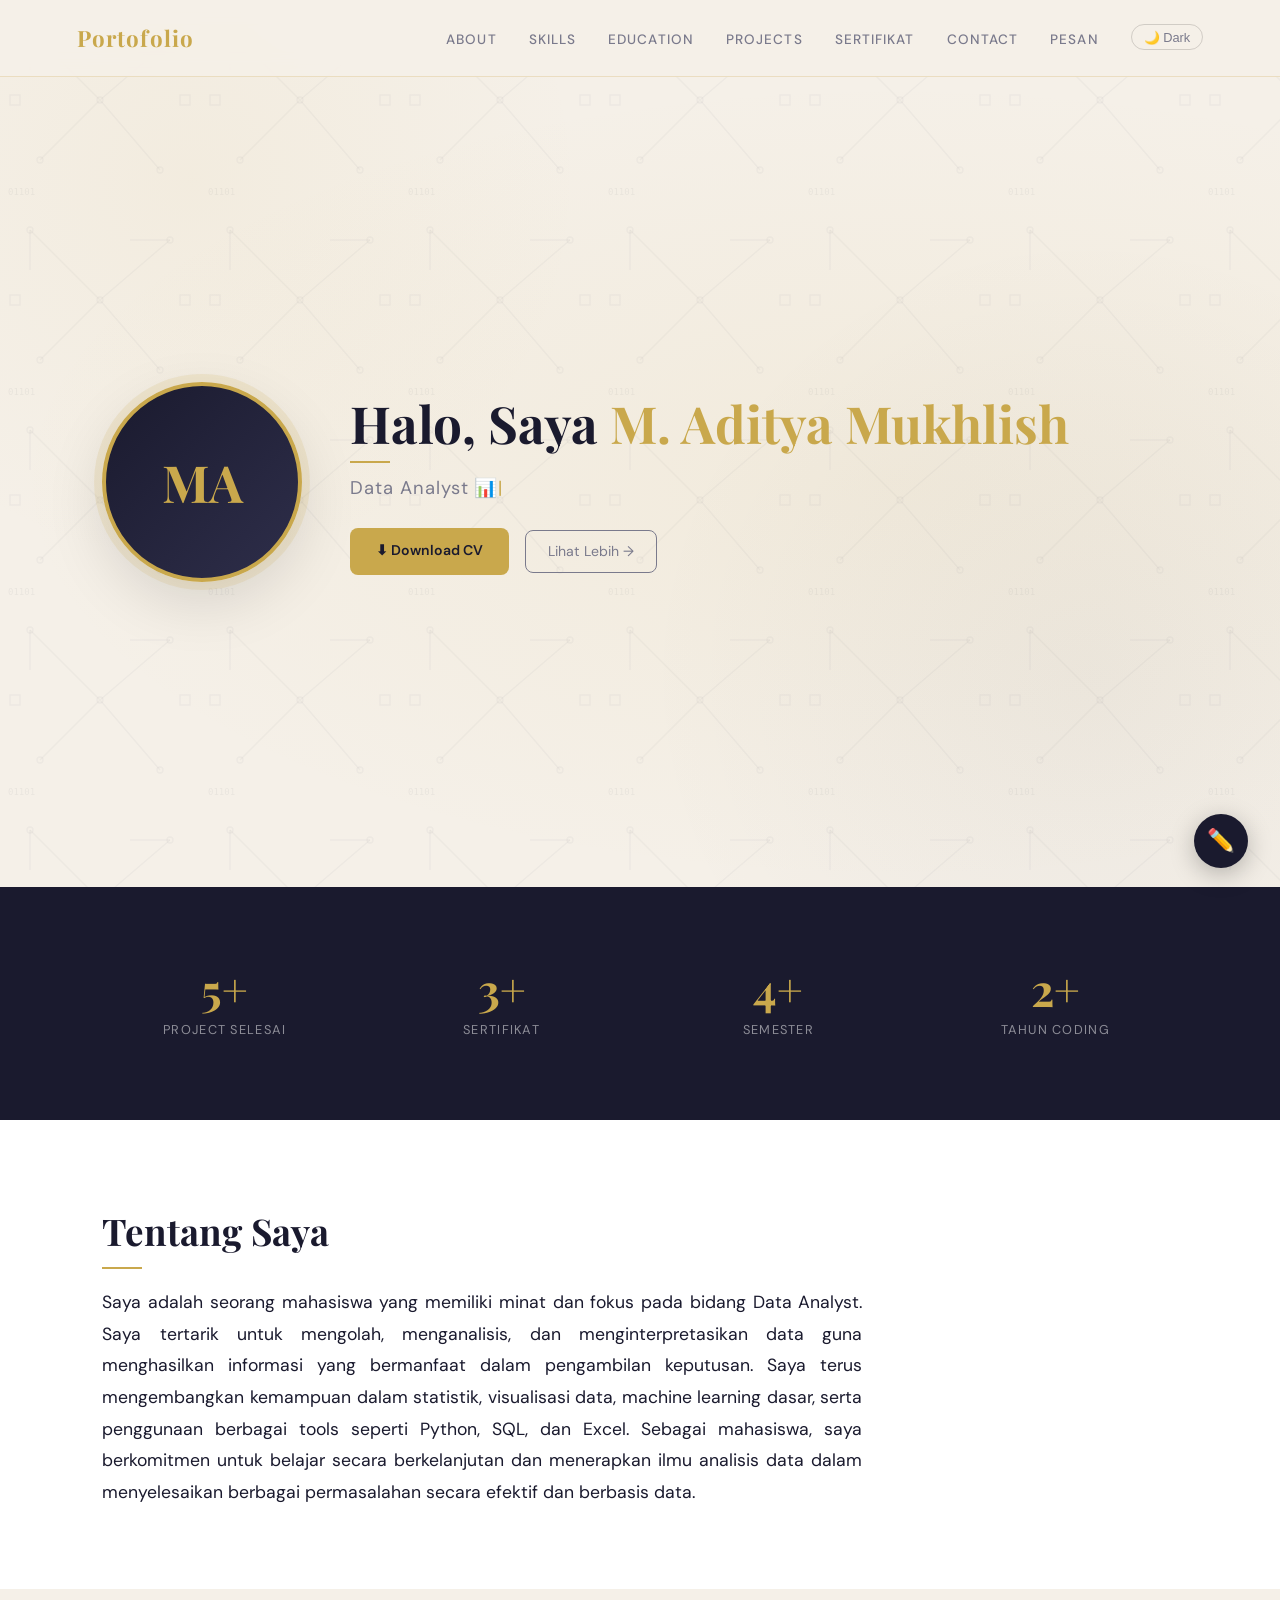
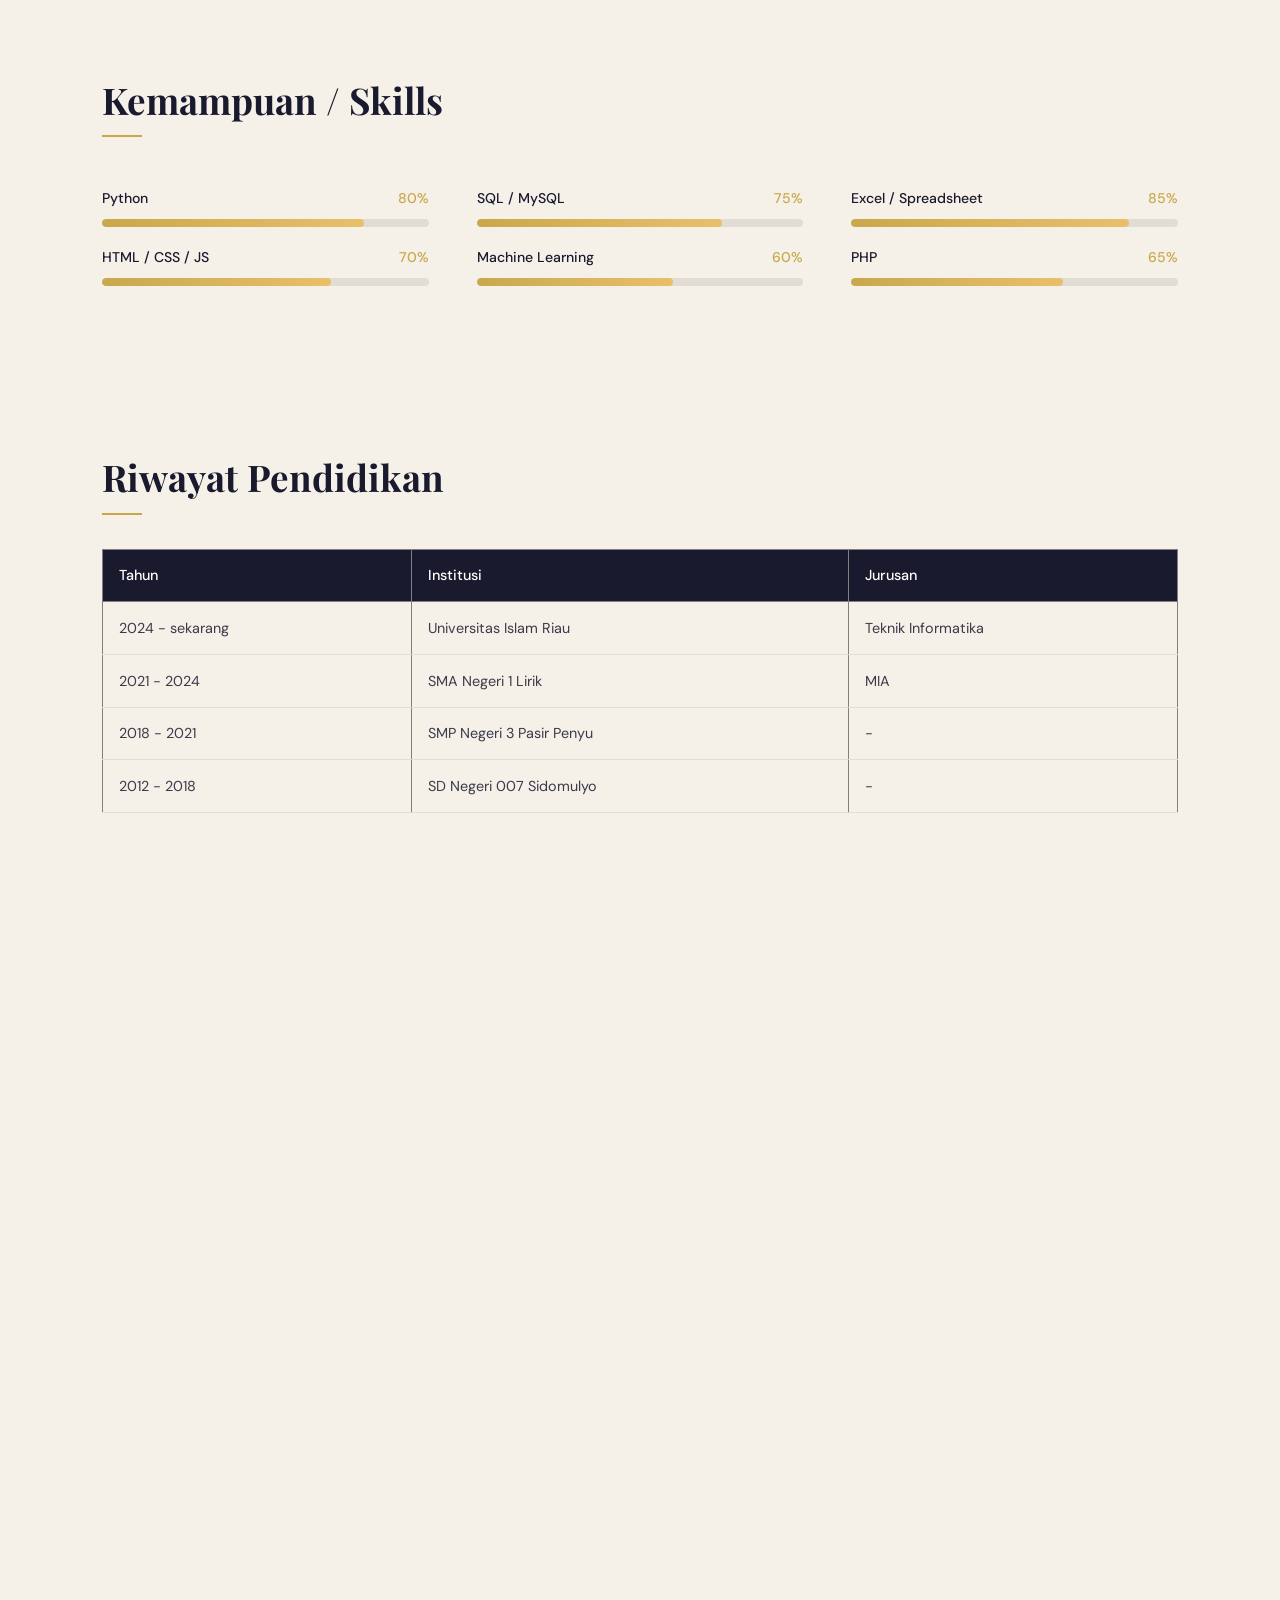
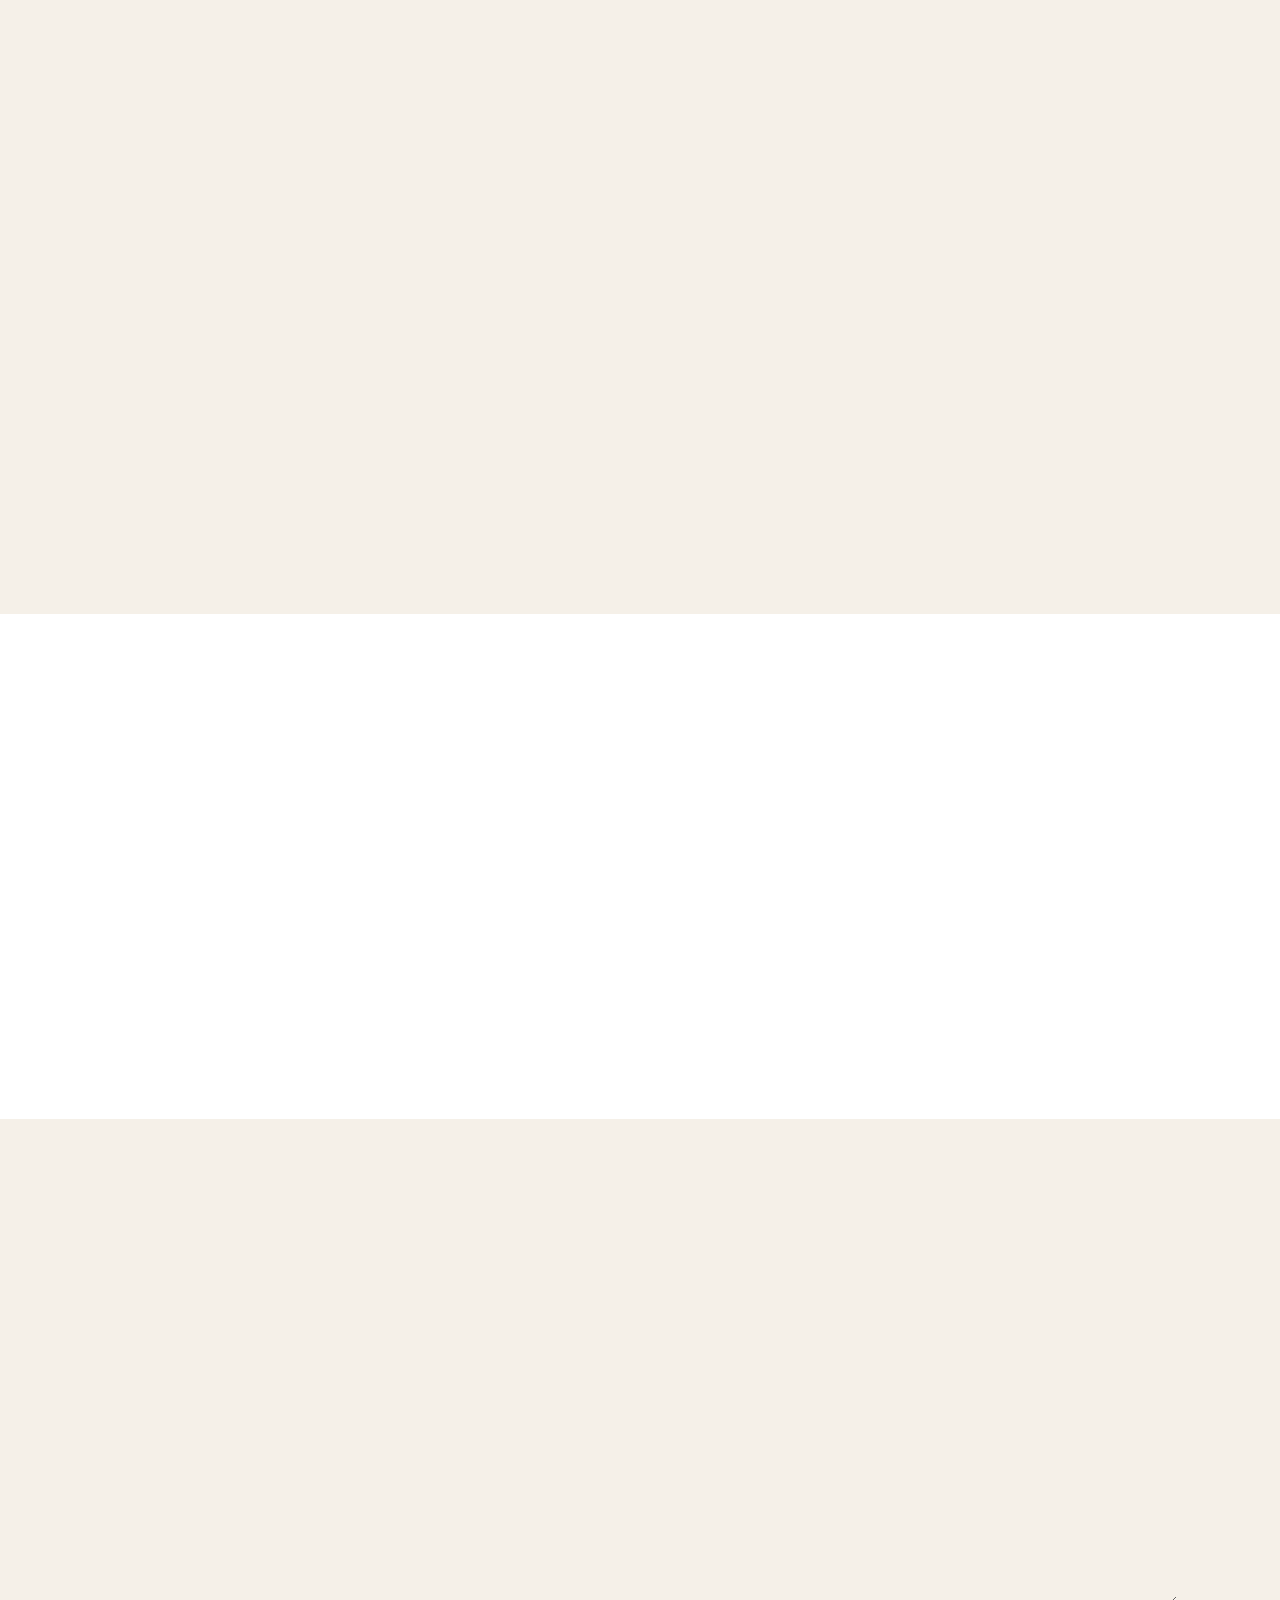
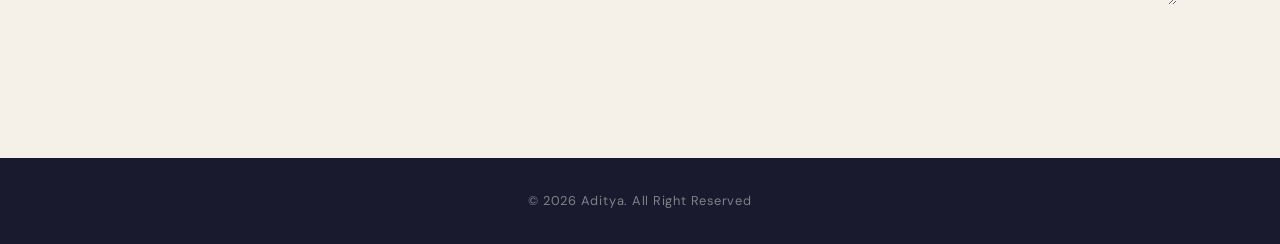
==== index.html @ a1672866 "Portofolio" ====
<!DOCTYPE html>
<html lang="en" data-theme="light">
<head>
    <meta charset="UTF-8">
    <meta name="viewport" content="width=device-width, initial-scale=1.0">
    <title>Portofolio - M. Aditya Mukhlish</title>
    <meta name="description" content="Portofolio M. Aditya Mukhlish - Data Analyst & Informatics Engineering Student at UIR">
    <link rel="stylesheet" href="style.css">
    <link rel="stylesheet" href="https://unpkg.com/aos@2.3.1/dist/aos.css">
    <style>
    /* ══ DARK MODE ══ */
    [data-theme="dark"] {
      --ink: #e8e4dc; --cream: #13121f; --gold: #d4a84c;
      --muted: #9090a8; --white: #1e1d2e; --card-bg: #1a192b;
    }
    [data-theme="dark"] body {
      background-color: var(--cream);
      background-image:
        radial-gradient(circle at 15% 20%, rgba(201,168,76,.05) 0%, transparent 30%),
        radial-gradient(circle at 85% 75%, rgba(255,255,255,.02) 0%, transparent 35%),
        url("data:image/svg+xml,%3Csvg xmlns='http://www.w3.org/2000/svg' width='200' height='200' viewBox='0 0 200 200'%3E%3Cg fill='none' stroke='%23ffffff' stroke-opacity='0.03' stroke-width='1.4'%3E%3Ccircle cx='30' cy='30' r='3'/%3E%3Ccircle cx='170' cy='40' r='3'/%3E%3Ccircle cx='100' cy='100' r='3'/%3E%3Ccircle cx='40' cy='160' r='3'/%3E%3Ccircle cx='160' cy='170' r='3'/%3E%3Cpath d='M30 30 L100 100 M170 40 L100 100 M40 160 L100 100 M160 170 L100 100'/%3E%3Cpath d='M30 30 L30 70 M170 40 L130 40'/%3E%3Crect x='10' y='95' width='10' height='10'/%3E%3Crect x='180' y='95' width='10' height='10'/%3E%3C/g%3E%3Ctext x='8' y='195' font-family='monospace' font-size='9' fill='%23ffffff' fill-opacity='0.04'%3E01101%3C/text%3E%3C/svg%3E");
    }
    [data-theme="dark"] header { background: rgba(19,18,31,.92); border-bottom-color: rgba(201,168,76,.15); }
    [data-theme="dark"] article { background: var(--white); }
    [data-theme="dark"] .project-card, [data-theme="dark"] .modal,
    [data-theme="dark"] .cert-card, [data-theme="dark"] .inbox-modal-item { background: var(--card-bg, #1a192b); }
    [data-theme="dark"] input, [data-theme="dark"] textarea { background: #13121f; color: var(--ink); border-color: rgba(255,255,255,.1); }
    [data-theme="dark"] table thead { background: #2a2940; }
    [data-theme="dark"] .skill-bar-bg { background: rgba(255,255,255,.08); }

    /* ══ DARK TOGGLE BUTTON ══ */
    #dark-toggle {
      background: none; border: 1.5px solid rgba(0,0,0,.15);
      border-radius: 20px; padding: .3rem .75rem;
      cursor: pointer; font-size: .8rem; color: var(--muted);
      transition: all .2s; display: flex; align-items: center; gap: .4rem;
    }
    #dark-toggle:hover { border-color: var(--gold); color: var(--gold); }
    [data-theme="dark"] #dark-toggle { border-color: rgba(255,255,255,.15); }

    /* ══ NAV ACTIVE ══ */
    nav a.active { color: var(--gold) !important; }

    /* ══ MODAL ══ */
    .modal-overlay {
      display: none; position: fixed; inset: 0; z-index: 500;
      background: rgba(0,0,0,.5); backdrop-filter: blur(4px);
      align-items: center; justify-content: center;
    }
    .modal-overlay.open { display: flex; }
    .modal {
      background: #f5f0e8; border-radius: 16px; padding: 2.5rem;
      width: min(680px, 90vw); max-height: 90vh; overflow-y: auto;
      animation: fadeUp .3s ease; position: relative;
    }
    .modal h3 { font-family: 'Playfair Display', serif; font-size: 1.6rem; margin-bottom: 1.5rem; }
    .modal-close {
      position: absolute; top: 1rem; right: 1.2rem;
      background: none; border: none; font-size: 1.3rem; cursor: pointer; color: #7a7a8c;
    }
    .modal-close:hover { color: #1a1a2e; }
    .modal button[type="submit"] { width: 100%; margin-top: .5rem; }
    #project-list { display: contents; }

    /* ══ INBOX MODAL ══ */
    .inbox-modal-list { display: flex; flex-direction: column; gap: .8rem; max-height: 420px; overflow-y: auto; }
    .inbox-modal-item { background: #fff; border-radius: 10px; padding: 1rem 1.2rem; border-left: 3px solid #c9a84c; }
    .inbox-modal-item .meta { font-size: .78rem; color: #7a7a8c; margin-bottom: .4rem; }
    .inbox-modal-item strong { color: #1a1a2e; font-size: .95rem; }
    .inbox-modal-item p { font-size: .88rem; color: #3a3a4a; }
    .inbox-modal-item .del-msg { background: none; border: none; color: #c83838; font-size: .75rem; cursor: pointer; margin-top: .5rem; text-decoration: underline; }
    .empty-inbox { text-align: center; color: #aaa; padding: 2rem; font-size: .9rem; }

    /* ══ COUNTER STATS ══ */
    #stats { background: var(--ink); padding: 3rem 8%; }
    .stats-grid { display: grid; grid-template-columns: repeat(auto-fit, minmax(140px, 1fr)); gap: 2rem; text-align: center; }
    .stat-item .stat-num { font-family: 'Playfair Display', serif; font-size: 2.8rem; color: var(--gold); font-weight: 700; line-height: 1; }
    .stat-item .stat-label { font-size: .8rem; color: rgba(255,255,255,.5); letter-spacing: .1em; text-transform: uppercase; margin-top: .4rem; }

    /* ══ SKILL BAR ══ */
    #skills { padding: 5rem 8%; }
    .skill-grid { display: grid; grid-template-columns: repeat(auto-fit, minmax(280px, 1fr)); gap: 1.2rem 3rem; margin-top: 2rem; }
    .skill-item { }
    .skill-meta { display: flex; justify-content: space-between; margin-bottom: .5rem; font-size: .88rem; font-weight: 500; }
    .skill-pct { color: var(--gold); }
    .skill-bar-bg { background: rgba(0,0,0,.08); border-radius: 20px; height: 8px; overflow: hidden; }
    .skill-bar-fill {
      height: 100%; border-radius: 20px;
      background: linear-gradient(90deg, var(--gold), #e8c06a);
      width: 0%; transition: width 1.2s cubic-bezier(.4,0,.2,1);
    }

    /* ══ SERTIFIKAT ══ */
    #certificates { padding: 5rem 8%; background: var(--white); }
    .cert-grid { display: grid; grid-template-columns: repeat(auto-fill, minmax(250px, 1fr)); gap: 1.2rem; margin-top: 2rem; }
    .cert-card {
      background: #fff; border: 1.5px solid rgba(201,168,76,.2);
      border-radius: 12px; padding: 1.4rem;
      transition: transform .25s, box-shadow .25s;
    }
    .cert-card:hover { transform: translateY(-4px); box-shadow: 0 12px 32px rgba(0,0,0,.08); }
    .cert-icon { font-size: 1.8rem; margin-bottom: .7rem; }
    .cert-title { font-family: 'Playfair Display', serif; font-size: 1rem; margin-bottom: .3rem; }
    .cert-issuer { font-size: .78rem; color: var(--muted); margin-bottom: .6rem; }
    .cert-year { display: inline-block; font-size: .72rem; padding: .2rem .6rem; background: rgba(201,168,76,.12); color: var(--gold); border-radius: 20px; }

    /* ══ PROJECT FILTER ══ */
    .filter-bar { display: flex; gap: .5rem; flex-wrap: wrap; margin-bottom: 1.5rem; }
    .filter-btn {
      padding: .4rem 1.1rem; border-radius: 20px; border: 1.5px solid rgba(0,0,0,.12);
      background: none; font-size: .8rem; font-weight: 500; cursor: pointer;
      color: var(--muted); transition: all .2s; font-family: 'DM Sans', sans-serif;
    }
    .filter-btn.active, .filter-btn:hover { background: var(--ink); color: #fff; border-color: var(--ink); }

    /* ══ CARD 3D HOVER ══ */
    .project-card { transition: transform .3s ease, box-shadow .3s ease; transform-style: preserve-3d; }
    .project-card:hover { transform: perspective(600px) rotateX(-3deg) rotateY(3deg) translateY(-6px); box-shadow: 0 20px 50px rgba(0,0,0,.15); }

    /* ══ HERO DOWNLOAD CV ══ */
    .hero-actions { display: flex; gap: 1rem; flex-wrap: wrap; margin-top: 1.5rem; align-items: center; }
    .btn-cv {
      display: inline-flex; align-items: center; gap: .5rem;
      padding: .7rem 1.6rem; background: var(--gold); color: var(--ink);
      border-radius: 8px; text-decoration: none; font-weight: 600;
      font-size: .88rem; transition: background .2s, transform .15s;
    }
    .btn-cv:hover { background: var(--ink); color: #fff; transform: translateY(-2px); }
    .btn-scroll { background: none; border: 1.5px solid var(--muted); color: var(--muted); padding: .7rem 1.4rem; border-radius: 8px; cursor: pointer; font-family: 'DM Sans', sans-serif; font-size: .88rem; transition: all .2s; }
    .btn-scroll:hover { border-color: var(--gold); color: var(--gold); }

    /* ══ TYPING CURSOR ══ */
    #typed-text::after { content: '|'; animation: blink .7s infinite; color: var(--gold); }
    @keyframes blink { 0%,100%{opacity:1} 50%{opacity:0} }
    </style>
</head>
<body>

    <header>
        <h1>Portofolio</h1>
        <nav>
            <ul>
                <li><a href="#about" class="nav-link">About</a></li>
                <li><a href="#skills" class="nav-link">Skills</a></li>
                <li><a href="#education" class="nav-link">Education</a></li>
                <li><a href="#projects" class="nav-link">Projects</a></li>
                <li><a href="#certificates" class="nav-link">Sertifikat</a></li>
                <li><a href="#contact" class="nav-link">Contact</a></li>
                <li><a href="#" class="nav-inbox" id="btn-open-inbox">Pesan <span class="nav-badge" id="inbox-badge" style="display:none">0</span></a></li>
                <li><button id="dark-toggle">🌙 Dark</button></li>
            </ul>
        </nav>
    </header>

    <main>
        <!-- HERO -->
        <section id="hero">
            <img src="foto.jpg" onerror="this.outerHTML='<div class=\'hero-avatar-fallback\'>MA</div>'" width="200" height="200" alt="Foto Profil" data-aos="fade-right">
            <div class="hero-text" data-aos="fade-left">
                <h2>Halo, Saya <span style="color:var(--gold)">M. Aditya Mukhlish</span></h2>
                <p id="typed-text"></p>
                <div class="hero-actions">
                    <a href="cv.pdf" download class="btn-cv">⬇ Download CV</a>
                    <button class="btn-scroll" onclick="document.getElementById('about').scrollIntoView({behavior:'smooth'})">Lihat Lebih →</button>
                </div>
            </div>
        </section>

        <!-- COUNTER STATS -->
        <section id="stats">
            <div class="stats-grid">
                <div class="stat-item" data-aos="fade-up">
                    <div class="stat-num" data-target="5">0</div>
                    <div class="stat-label">Project Selesai</div>
                </div>
                <div class="stat-item" data-aos="fade-up" data-aos-delay="100">
                    <div class="stat-num" data-target="3">0</div>
                    <div class="stat-label">Sertifikat</div>
                </div>
                <div class="stat-item" data-aos="fade-up" data-aos-delay="200">
                    <div class="stat-num" data-target="4">0</div>
                    <div class="stat-label">Semester</div>
                </div>
                <div class="stat-item" data-aos="fade-up" data-aos-delay="300">
                    <div class="stat-num" data-target="2">0</div>
                    <div class="stat-label">Tahun Coding</div>
                </div>
            </div>
        </section>

        <!-- ABOUT -->
        <article id="about" data-aos="fade-up">
            <h2>Tentang Saya</h2>
            <p>Saya adalah seorang mahasiswa yang memiliki minat dan fokus pada bidang Data Analyst. Saya tertarik untuk mengolah, menganalisis, dan menginterpretasikan data guna menghasilkan informasi yang bermanfaat dalam pengambilan keputusan. Saya terus mengembangkan kemampuan dalam statistik, visualisasi data, machine learning dasar, serta penggunaan berbagai tools seperti Python, SQL, dan Excel. Sebagai mahasiswa, saya berkomitmen untuk belajar secara berkelanjutan dan menerapkan ilmu analisis data dalam menyelesaikan berbagai permasalahan secara efektif dan berbasis data.</p>
        </article>

        <!-- SKILL BAR -->
        <section id="skills" data-aos="fade-up">
            <h2>Kemampuan / Skills</h2>
            <div class="skill-grid">
                <div class="skill-item">
                    <div class="skill-meta"><span>Python</span><span class="skill-pct">80%</span></div>
                    <div class="skill-bar-bg"><div class="skill-bar-fill" data-pct="80"></div></div>
                </div>
                <div class="skill-item">
                    <div class="skill-meta"><span>SQL / MySQL</span><span class="skill-pct">75%</span></div>
                    <div class="skill-bar-bg"><div class="skill-bar-fill" data-pct="75"></div></div>
                </div>
                <div class="skill-item">
                    <div class="skill-meta"><span>Excel / Spreadsheet</span><span class="skill-pct">85%</span></div>
                    <div class="skill-bar-bg"><div class="skill-bar-fill" data-pct="85"></div></div>
                </div>
                <div class="skill-item">
                    <div class="skill-meta"><span>HTML / CSS / JS</span><span class="skill-pct">70%</span></div>
                    <div class="skill-bar-bg"><div class="skill-bar-fill" data-pct="70"></div></div>
                </div>
                <div class="skill-item">
                    <div class="skill-meta"><span>Machine Learning</span><span class="skill-pct">60%</span></div>
                    <div class="skill-bar-bg"><div class="skill-bar-fill" data-pct="60"></div></div>
                </div>
                <div class="skill-item">
                    <div class="skill-meta"><span>PHP</span><span class="skill-pct">65%</span></div>
                    <div class="skill-bar-bg"><div class="skill-bar-fill" data-pct="65"></div></div>
                </div>
            </div>
        </section>

        <!-- EDUCATION -->
        <section id="education" data-aos="fade-up">
            <h2>Riwayat Pendidikan</h2>
            <table border="1">
                <thead>
                    <tr><th>Tahun</th><th>Institusi</th><th>Jurusan</th></tr>
                </thead>
                <tbody>
                    <tr><td>2024 - sekarang</td><td>Universitas Islam Riau</td><td>Teknik Informatika</td></tr>
                    <tr><td>2021 - 2024</td><td>SMA Negeri 1 Lirik</td><td>MIA</td></tr>
                    <tr><td>2018 - 2021</td><td>SMP Negeri 3 Pasir Penyu</td><td>-</td></tr>
                    <tr><td>2012 - 2018</td><td>SD Negeri 007 Sidomulyo</td><td>-</td></tr>
                </tbody>
            </table>
        </section>

        <!-- PROJECTS -->
        <section id="projects" data-aos="fade-up">
            <h2>Daftar Project / Karya</h2>
            <div class="filter-bar" id="filter-bar">
                <button class="filter-btn active" data-cat="semua">Semua</button>
                <button class="filter-btn" data-cat="web">Web</button>
                <button class="filter-btn" data-cat="data">Data</button>
                <button class="filter-btn" data-cat="mobile">Mobile</button>
            </div>
            <a href="#" class="btn-add" id="btn-tambah">+ Tambah Project Baru</a>
            <div class="project-grid" id="project-list"></div>
        </section>

        <!-- SERTIFIKAT -->
        <section id="certificates" data-aos="fade-up">
            <h2>Sertifikat</h2>
            <div class="cert-grid">
                <div class="cert-card" data-aos="fade-up">
                    <div class="cert-icon">🎓</div>
                    <div class="cert-title">Python for Data Science</div>
                    <div class="cert-issuer">Dicoding Indonesia</div>
                    <span class="cert-year">2024</span>
                </div>
                <div class="cert-card" data-aos="fade-up" data-aos-delay="100">
                    <div class="cert-icon">📊</div>
                    <div class="cert-title">Data Analysis with Excel</div>
                    <div class="cert-issuer">Microsoft Learn</div>
                    <span class="cert-year">2024</span>
                </div>
                <div class="cert-card" data-aos="fade-up" data-aos-delay="200">
                    <div class="cert-icon">🤖</div>
                    <div class="cert-title">Machine Learning Foundations</div>
                    <div class="cert-issuer">Coursera</div>
                    <span class="cert-year">2025</span>
                </div>
            </div>
        </section>

        <!-- CONTACT -->
        <section id="contact" data-aos="fade-up">
            <h2>Hubungi Saya</h2>
            <div id="contact-success" class="alert alert-success" style="display:none">Pesan berhasil dikirim. Terima kasih!</div>
            <form id="contact-form">
                <div class="form-group">
                    <label for="name">Nama Lengkap:</label>
                    <input type="text" id="name" placeholder="Masukkan nama Anda" required>
                </div>
                <div class="form-group">
                    <label for="email">Email:</label>
                    <input type="email" id="email" placeholder="contoh@email.com" required>
                </div>
                <div class="form-group">
                    <label for="message">Pesan:</label>
                    <textarea id="message" rows="4" placeholder="Tulis pesan Anda di sini" required></textarea>
                </div>
                <button type="submit">Kirim Pesan</button>
            </form>
        </section>
    </main>

    <footer>
        <p>&copy; 2026 Aditya. All Right Reserved</p>
    </footer>

    <!-- MODAL: TAMBAH / EDIT PROJECT -->
    <div class="modal-overlay" id="modal-project">
        <div class="modal">
            <button class="modal-close" id="modal-close">✕</button>
            <h3 id="modal-title">Tambah Project Baru</h3>
            <form id="form-project">
                <input type="hidden" id="proj-id">
                <div class="form-group">
                    <label>Judul Project:</label>
                    <input type="text" id="proj-judul" placeholder="Contoh: Sistem Informasi Bansos" required>
                </div>
                <div class="form-group">
                    <label>Deskripsi:</label>
                    <textarea id="proj-deskripsi" rows="3" placeholder="Jelaskan tentang project ini..." required></textarea>
                </div>
                <div style="display:grid;grid-template-columns:1fr 1fr;gap:1rem">
                    <div class="form-group">
                        <label>Teknologi:</label>
                        <input type="text" id="proj-teknologi" placeholder="PHP, MySQL, Bootstrap" required>
                    </div>
                    <div class="form-group">
                        <label>Kategori:</label>
                        <select id="proj-cat" style="width:100%;padding:.75rem 1rem;border:1.5px solid rgba(0,0,0,.12);border-radius:8px;font-family:'DM Sans',sans-serif;font-size:.95rem;background:#fff">
                            <option value="web">Web</option>
                            <option value="data">Data</option>
                            <option value="mobile">Mobile</option>
                        </select>
                    </div>
                </div>
                <div class="form-group">
                    <label>Link Demo / GitHub (opsional):</label>
                    <input type="url" id="proj-link" placeholder="https://github.com/...">
                </div>
                <button type="submit">Simpan Project</button>
            </form>
        </div>
    </div>

    <!-- MODAL: INBOX -->
    <div class="modal-overlay" id="modal-inbox">
        <div class="modal">
            <button class="modal-close" id="inbox-close">✕</button>
            <h3>Pesan Masuk</h3>
            <div class="inbox-modal-list" id="inbox-list"></div>
        </div>
    </div>

    <script src="https://unpkg.com/aos@2.3.1/dist/aos.js"></script>
    <script src="todo.js"></script>
    <script>
    // ══ AOS INIT ══
    AOS.init({ duration: 700, once: true, offset: 60 });

    // ══ DARK MODE ══
    const html = document.documentElement;
    const darkBtn = document.getElementById('dark-toggle');
    if (localStorage.getItem('theme') === 'dark') { html.setAttribute('data-theme','dark'); darkBtn.textContent = '☀ Light'; }
    darkBtn.addEventListener('click', () => {
        const isDark = html.getAttribute('data-theme') === 'dark';
        html.setAttribute('data-theme', isDark ? 'light' : 'dark');
        darkBtn.textContent = isDark ? '🌙 Dark' : '☀ Light';
        localStorage.setItem('theme', isDark ? 'light' : 'dark');
    });

    // ══ TYPING EFFECT ══
    const phrases = ['Data Analyst 📊', 'Informatika UIR 🎓', 'Python Enthusiast 🐍', 'Web Developer 💻'];
    let pi = 0, ci = 0, deleting = false;
    const el = document.getElementById('typed-text');
    function type() {
        const word = phrases[pi];
        el.textContent = deleting ? word.slice(0, ci--) : word.slice(0, ci++);
        if (!deleting && ci > word.length) { setTimeout(() => { deleting = true; type(); }, 1500); return; }
        if (deleting && ci < 0) { deleting = false; pi = (pi + 1) % phrases.length; ci = 0; }
        setTimeout(type, deleting ? 60 : 100);
    }
    type();

    // ══ ACTIVE NAV ON SCROLL ══
    const sections = document.querySelectorAll('main section, main article');
    const navLinks = document.querySelectorAll('.nav-link');
    window.addEventListener('scroll', () => {
        let cur = '';
        sections.forEach(s => { if (window.scrollY >= s.offsetTop - 120) cur = s.id; });
        navLinks.forEach(a => { a.classList.toggle('active', a.getAttribute('href') === '#' + cur); });
    });

    // ══ COUNTER ANIMATION ══
    function animateCounters() {
        document.querySelectorAll('.stat-num[data-target]').forEach(el => {
            const target = parseInt(el.dataset.target);
            let cur = 0;
            const step = Math.ceil(target / 40);
            const t = setInterval(() => {
                cur = Math.min(cur + step, target);
                el.textContent = cur + '+';
                if (cur >= target) clearInterval(t);
            }, 40);
        });
    }
    const statsObs = new IntersectionObserver(e => { if (e[0].isIntersecting) { animateCounters(); statsObs.disconnect(); } }, { threshold: .4 });
    statsObs.observe(document.getElementById('stats'));

    // ══ SKILL BAR ANIMATION ══
    const skillObs = new IntersectionObserver(e => {
        if (e[0].isIntersecting) {
            document.querySelectorAll('.skill-bar-fill').forEach(bar => {
                bar.style.width = bar.dataset.pct + '%';
            });
            skillObs.disconnect();
        }
    }, { threshold: .3 });
    skillObs.observe(document.getElementById('skills'));

    // ══ PROJECT FILTER ══
    let activeFilter = 'semua';
    document.getElementById('filter-bar').addEventListener('click', e => {
        const btn = e.target.closest('.filter-btn');
        if (!btn) return;
        activeFilter = btn.dataset.cat;
        document.querySelectorAll('.filter-btn').forEach(b => b.classList.remove('active'));
        btn.classList.add('active');
        renderProjects();
    });

    // ══ PROJECTS CRUD ══
    const PROJ_KEY = 'porto_projects';
    const MSG_KEY  = 'porto_messages';
    function getProjects() {
        const raw = localStorage.getItem(PROJ_KEY);
        return raw ? JSON.parse(raw) : [
            { id: 1, judul: 'Sistem Informasi Monitor Bansos', deskripsi: 'Aplikasi web untuk memonitor penyaluran bantuan sosial di tingkat kelurahan.', teknologi: 'PHP, MySQL, Bootstrap', cat: 'web', link: '' },
            { id: 2, judul: 'Tournament Management SIOMAS', deskripsi: 'Sistem manajemen turnamen esports dengan fitur multi-role.', teknologi: 'HTML, CSS, JavaScript', cat: 'web', link: '' },
            { id: 3, judul: 'Analisis Data Honkai Star Rail', deskripsi: 'Decision Tree Classifier pada dataset Honkai Star Rail untuk prediksi karakter.', teknologi: 'Python, Scikit-learn, Jupyter', cat: 'data', link: '' }
        ];
    }
    function saveProjects(d) { localStorage.setItem(PROJ_KEY, JSON.stringify(d)); }

    function renderProjects() {
        const list = document.getElementById('project-list');
        let projects = getProjects();
        if (activeFilter !== 'semua') projects = projects.filter(p => p.cat === activeFilter);
        if (!projects.length) {
            list.innerHTML = '<p class="empty-msg">Tidak ada project di kategori ini.</p>';
            return;
        }
        list.innerHTML = projects.map(p => `
            <div class="project-card" data-aos="fade-up">
                <div class="project-placeholder" style="font-size:2.5rem;display:flex;align-items:center;justify-content:center;height:120px;background:rgba(201,168,76,.07)">
                    ${p.cat === 'data' ? '📊' : p.cat === 'mobile' ? '📱' : '💻'}
                </div>
                <div class="project-body">
                    <h3>${escHtml(p.judul)}</h3>
                    <p>${escHtml(p.deskripsi)}</p>
                    <span class="tech-tag">${escHtml(p.teknologi)}</span>
                    ${p.link ? `<a href="${escHtml(p.link)}" target="_blank" class="project-link">Lihat Demo →</a>` : ''}
                    <div class="project-actions">
                        <a href="#" class="btn-edit" onclick="openEdit(${p.id});return false">Edit</a>
                        <a href="#" class="btn-delete" onclick="hapusProject(${p.id});return false">Hapus</a>
                    </div>
                </div>
            </div>
        `).join('');
    }

    function openTambah() {
        document.getElementById('modal-title').textContent = 'Tambah Project Baru';
        document.getElementById('proj-id').value = '';
        document.getElementById('form-project').reset();
        document.getElementById('modal-project').classList.add('open');
    }
    function openEdit(id) {
        const p = getProjects().find(x => x.id === id);
        if (!p) return;
        document.getElementById('modal-title').textContent = 'Edit Project';
        document.getElementById('proj-id').value = p.id;
        document.getElementById('proj-judul').value = p.judul;
        document.getElementById('proj-deskripsi').value = p.deskripsi;
        document.getElementById('proj-teknologi').value = p.teknologi;
        document.getElementById('proj-cat').value = p.cat || 'web';
        document.getElementById('proj-link').value = p.link || '';
        document.getElementById('modal-project').classList.add('open');
    }
    function hapusProject(id) {
        if (!confirm('Yakin ingin menghapus project ini?')) return;
        saveProjects(getProjects().filter(p => p.id !== id));
        renderProjects();
    }
    document.getElementById('form-project').addEventListener('submit', function(e) {
        e.preventDefault();
        const projects = getProjects();
        const id = parseInt(document.getElementById('proj-id').value) || null;
        const data = {
            id: id || Date.now(),
            judul: document.getElementById('proj-judul').value.trim(),
            deskripsi: document.getElementById('proj-deskripsi').value.trim(),
            teknologi: document.getElementById('proj-teknologi').value.trim(),
            cat: document.getElementById('proj-cat').value,
            link: document.getElementById('proj-link').value.trim()
        };
        saveProjects(id ? projects.map(p => p.id === id ? data : p) : [data, ...projects]);
        document.getElementById('modal-project').classList.remove('open');
        renderProjects();
    });
    document.getElementById('btn-tambah').addEventListener('click', e => { e.preventDefault(); openTambah(); });
    document.getElementById('modal-close').addEventListener('click', () => document.getElementById('modal-project').classList.remove('open'));

    // ══ INBOX ══
    function getMessages() { return JSON.parse(localStorage.getItem(MSG_KEY) || '[]'); }
    function saveMessages(d) { localStorage.setItem(MSG_KEY, JSON.stringify(d)); }
    function updateBadge() {
        const total = getMessages().length;
        const badge = document.getElementById('inbox-badge');
        badge.textContent = total;
        badge.style.display = total > 0 ? 'inline' : 'none';
    }
    function renderInbox() {
        const msgs = getMessages();
        const list = document.getElementById('inbox-list');
        list.innerHTML = msgs.length
            ? msgs.map((m,i) => `<div class="inbox-modal-item"><div class="meta"><strong>${escHtml(m.nama)}</strong> · ${escHtml(m.email)} · ${m.waktu}</div><p>${escHtml(m.pesan)}</p><button class="del-msg" onclick="hapusPesan(${i})">Hapus pesan</button></div>`).join('')
            : '<p class="empty-inbox">Belum ada pesan masuk.</p>';
    }
    function hapusPesan(i) { const m = getMessages(); m.splice(i,1); saveMessages(m); renderInbox(); updateBadge(); }
    document.getElementById('btn-open-inbox').addEventListener('click', e => { e.preventDefault(); renderInbox(); document.getElementById('modal-inbox').classList.add('open'); });
    document.getElementById('inbox-close').addEventListener('click', () => document.getElementById('modal-inbox').classList.remove('open'));

    // ══ CONTACT ══
    document.getElementById('contact-form').addEventListener('submit', function(e) {
        e.preventDefault();
        const msgs = getMessages();
        msgs.unshift({ nama: document.getElementById('name').value.trim(), email: document.getElementById('email').value.trim(), pesan: document.getElementById('message').value.trim(), waktu: new Date().toLocaleString('id-ID') });
        saveMessages(msgs); updateBadge(); this.reset();
        const s = document.getElementById('contact-success');
        s.style.display = 'block'; setTimeout(() => s.style.display = 'none', 3000);
    });

    // ══ UTILS ══
    function escHtml(str) { return String(str).replace(/&/g,'&amp;').replace(/</g,'&lt;').replace(/>/g,'&gt;').replace(/"/g,'&quot;'); }
    document.querySelectorAll('.modal-overlay').forEach(o => o.addEventListener('click', e => { if(e.target===o) o.classList.remove('open'); }));

    // INIT
    renderProjects();
    updateBadge();
    </script>
</body>
</html>
---- style.css ----
@import url('https://fonts.googleapis.com/css2?family=Playfair+Display:wght@400;700&family=DM+Sans:wght@300;400;500&display=swap');

*, *::before, *::after { margin: 0; padding: 0; box-sizing: border-box; }

:root {
  --ink: #1a1a2e;
  --cream: #f5f0e8;
  --gold: #c9a84c;
  --muted: #7a7a8c;
  --white: #ffffff;
}

html { scroll-behavior: smooth; }

body {
  font-family: 'DM Sans', sans-serif;
  background-color: var(--cream);
  background-image:
    radial-gradient(circle at 15% 20%, rgba(201,168,76,.06) 0%, transparent 30%),
    radial-gradient(circle at 85% 75%, rgba(26,26,46,.04) 0%, transparent 35%),
    url("data:image/svg+xml,%3Csvg xmlns='http://www.w3.org/2000/svg' width='200' height='200' viewBox='0 0 200 200'%3E%3Cg fill='none' stroke='%231a1a2e' stroke-opacity='0.035' stroke-width='1.4'%3E%3Ccircle cx='30' cy='30' r='3'/%3E%3Ccircle cx='170' cy='40' r='3'/%3E%3Ccircle cx='100' cy='100' r='3'/%3E%3Ccircle cx='40' cy='160' r='3'/%3E%3Ccircle cx='160' cy='170' r='3'/%3E%3Cpath d='M30 30 L100 100 M170 40 L100 100 M40 160 L100 100 M160 170 L100 100'/%3E%3Cpath d='M30 30 L30 70 M170 40 L130 40'/%3E%3Crect x='10' y='95' width='10' height='10'/%3E%3Crect x='180' y='95' width='10' height='10'/%3E%3C/g%3E%3Ctext x='8' y='195' font-family='monospace' font-size='9' fill='%231a1a2e' fill-opacity='0.05'%3E01101%3C/text%3E%3C/svg%3E");
  background-attachment: fixed;
  background-size: auto, auto, 200px 200px;
  color: var(--ink);
  font-size: 17px;
  line-height: 1.7;
  min-height: 100vh;
  display: flex;
  flex-direction: column;
}

main { flex: 1; }

/* ── HEADER ── */
header {
  position: sticky; top: 0; z-index: 100;
  display: flex; align-items: center; justify-content: space-between;
  padding: 1.2rem 6%;
  background: rgba(245,240,232,.9);
  backdrop-filter: blur(10px);
  border-bottom: 1px solid rgba(201,168,76,.25);
}

header h1 {
  font-family: 'Playfair Display', serif;
  font-size: 1.4rem;
  color: var(--gold);
  letter-spacing: .05em;
}

nav ul { list-style: none; display: flex; gap: 2rem; }

nav a {
  text-decoration: none;
  font-size: .85rem;
  font-weight: 500;
  letter-spacing: .08em;
  text-transform: uppercase;
  color: var(--muted);
  transition: color .25s;
}

nav a:hover { color: var(--gold); }

/* ── HERO ── */
#hero {
  display: flex; align-items: center; gap: 3rem;
  min-height: 90vh;
  padding: 4rem 8%;
  position: relative;
  overflow: hidden;
}

#hero::before {
  content: '';
  position: absolute; inset: 0;
  background: radial-gradient(ellipse at 70% 50%, rgba(201,168,76,.08) 0%, transparent 70%);
  pointer-events: none;
}

#hero img {
  width: 220px; height: 220px;
  object-fit: cover;
  border-radius: 50%;
  border: 4px solid var(--gold);
  box-shadow: 0 0 0 8px rgba(201,168,76,.15), 0 20px 60px rgba(0,0,0,.12);
  flex-shrink: 0;
  animation: fadeUp .8s ease both;
}

.hero-text { animation: fadeUp .8s .15s ease both; }

.hero-text h2 {
  font-family: 'Playfair Display', serif;
  font-size: clamp(2.1rem, 4vw, 3.2rem);
  line-height: 1.3;
  margin-bottom: 1rem;
}

.hero-text p {
  font-size: 1.15rem;
  color: var(--muted);
  letter-spacing: .05em;
}

/* ── SECTIONS ── */
article, section:not(#hero) {
  padding: 5rem 8%;
  animation: fadeUp .7s ease both;
}

article { background: var(--white); }

#about p {
  font-size: 1.1rem;
  line-height: 1.8;
  max-width: 760px;
  text-align: justify;
}

h2 {
  font-family: 'Playfair Display', serif;
  font-size: 2.3rem;
  margin-bottom: 1.5rem;
  position: relative;
  display: inline-block;
}

h2::after {
  content: '';
  position: absolute; bottom: -6px; left: 0;
  width: 40px; height: 2px;
  background: var(--gold);
}

/* ── TABLE ── */
table {
  width: 100%; border-collapse: collapse;
  margin-top: 1rem;
  font-size: .9rem;
}

thead { background: var(--ink); color: var(--white); }
thead th { padding: .85rem 1rem; text-align: left; font-weight: 500; }

tbody tr { border-bottom: 1px solid rgba(0,0,0,.07); transition: background .2s; }
tbody tr:hover { background: rgba(201,168,76,.07); }
tbody td { padding: .85rem 1rem; color: #3a3a4a; }

/* ── FORM ── */
.form-group { margin-bottom: 1.2rem; }

label {
  display: block;
  font-size: .8rem;
  font-weight: 500;
  letter-spacing: .08em;
  text-transform: uppercase;
  color: var(--muted);
  margin-bottom: .4rem;
}

input, textarea {
  width: 100%;
  padding: .75rem 1rem;
  border: 1.5px solid rgba(0,0,0,.12);
  border-radius: 8px;
  background: var(--white);
  font-family: 'DM Sans', sans-serif;
  font-size: .95rem;
  color: var(--ink);
  transition: border-color .25s, box-shadow .25s;
}

input:focus, textarea:focus {
  outline: none;
  border-color: var(--gold);
  box-shadow: 0 0 0 3px rgba(201,168,76,.15);
}

textarea { resize: vertical; }

button[type="submit"] {
  padding: .8rem 2.2rem;
  background: var(--ink);
  color: var(--white);
  border: none;
  border-radius: 8px;
  font-family: 'DM Sans', sans-serif;
  font-size: .9rem;
  font-weight: 500;
  letter-spacing: .05em;
  cursor: pointer;
  transition: background .25s, transform .15s;
}

button[type="submit"]:hover {
  background: var(--gold);
  transform: translateY(-2px);
}

/* ── ALERT ── */
.alert {
  padding: .8rem 1.2rem;
  border-radius: 8px;
  margin-bottom: 1.5rem;
  font-size: .88rem;
  animation: fadeUp .4s ease both;
}
.alert-success {
  background: rgba(72,160,90,.12);
  color: #2e7d3f;
  border: 1px solid rgba(72,160,90,.3);
}

/* ── BUTTON: ADD ── */
.btn-add {
  display: inline-block;
  margin-bottom: 2rem;
  padding: .7rem 1.6rem;
  background: var(--ink);
  color: var(--white);
  text-decoration: none;
  border-radius: 8px;
  font-size: .88rem;
  font-weight: 500;
  letter-spacing: .03em;
  transition: background .25s, transform .15s;
}
.btn-add:hover { background: var(--gold); transform: translateY(-2px); }

/* ── PROJECT GRID ── */
.project-grid {
  display: grid;
  grid-template-columns: repeat(auto-fill, minmax(260px, 1fr));
  gap: 1.8rem;
}

.project-card {
  background: var(--white);
  border-radius: 14px;
  overflow: hidden;
  box-shadow: 0 6px 24px rgba(0,0,0,.06);
  transition: transform .25s, box-shadow .25s;
}
.project-card:hover {
  transform: translateY(-6px);
  box-shadow: 0 16px 40px rgba(0,0,0,.12);
}

.project-card img, .project-placeholder {
  width: 100%; height: 160px;
  object-fit: cover;
  background: var(--cream);
}
.project-placeholder {
  display: flex; align-items: center; justify-content: center;
  color: var(--muted); font-size: .8rem; letter-spacing: .05em;
}

.project-body { padding: 1.2rem; }
.project-body h3 {
  font-family: 'Playfair Display', serif;
  font-size: 1.15rem;
  margin-bottom: .5rem;
}
.project-body p {
  font-size: .85rem;
  color: var(--muted);
  margin-bottom: .8rem;
  line-height: 1.6;
}

.tech-tag {
  display: inline-block;
  padding: .25rem .7rem;
  background: rgba(201,168,76,.12);
  color: var(--gold);
  border-radius: 20px;
  font-size: .72rem;
  font-weight: 500;
  margin-bottom: .8rem;
}

.project-link {
  display: block;
  font-size: .8rem;
  color: var(--ink);
  text-decoration: none;
  font-weight: 500;
  margin-bottom: .8rem;
  transition: color .2s;
}
.project-link:hover { color: var(--gold); }

.project-actions { display: flex; gap: .6rem; }
.btn-edit, .btn-delete {
  flex: 1; text-align: center;
  padding: .5rem 0;
  border-radius: 6px;
  text-decoration: none;
  font-size: .8rem;
  font-weight: 500;
  transition: opacity .2s;
}
.btn-edit { background: rgba(26,26,46,.08); color: var(--ink); }
.btn-delete { background: rgba(229,85,85,.1); color: #c83838; }
.btn-edit:hover, .btn-delete:hover { opacity: .7; }

.empty-msg {
  color: var(--muted);
  font-size: .9rem;
  grid-column: 1 / -1;
  text-align: center;
  padding: 2rem;
}

/* ── FORM PAGE (Tambah / Edit) ── */
.form-page {
  max-width: 560px;
  margin: 0 auto;
  padding: 5rem 1rem;
}
.form-page h2 { display: block; margin-bottom: 2rem; }
.form-page form {
  background: var(--white);
  padding: 2rem;
  border-radius: 14px;
  box-shadow: 0 6px 24px rgba(0,0,0,.06);
}

.back-link {
  text-decoration: none;
  font-size: .85rem;
  color: var(--muted);
  letter-spacing: .05em;
  transition: color .2s;
}
.back-link:hover { color: var(--gold); }

.preview-img {
  width: 120px; height: 80px;
  object-fit: cover;
  border-radius: 8px;
  margin-top: .4rem;
}

/* ── EDIT PAGE: FULL WIDTH 2-COLUMN ── */
.edit-page {
  max-width: 1100px;
  padding: 4rem 4%;
}

.edit-grid {
  display: grid;
  grid-template-columns: 2fr 1fr;
  gap: 2.5rem;
  background: var(--white);
  padding: 2.5rem;
  border-radius: 14px;
  box-shadow: 0 6px 24px rgba(0,0,0,.06);
}

.edit-col-main { display: flex; flex-direction: column; }

.form-row {
  display: grid;
  grid-template-columns: 1fr 1fr;
  gap: 1.2rem;
}

.edit-col-side {
  display: flex;
  flex-direction: column;
  border-left: 1px solid rgba(0,0,0,.08);
  padding-left: 2.5rem;
}
.edit-col-side button { margin-top: auto; }

.preview-img-large {
  width: 100%;
  height: 200px;
  object-fit: cover;
  border-radius: 10px;
  margin-top: .4rem;
}
.preview-empty {
  display: flex; align-items: center; justify-content: center;
  background: var(--cream);
  color: var(--muted);
  font-size: .8rem;
}

@media (max-width: 760px) {
  .edit-grid { grid-template-columns: 1fr; }
  .edit-col-side {
    border-left: none; padding-left: 0;
    border-top: 1px solid rgba(0,0,0,.08);
    padding-top: 1.5rem; margin-top: .5rem;
  }
  .form-row { grid-template-columns: 1fr; }
}

/* ── NAV: PESAN BADGE ── */
.nav-inbox { position: relative; display: inline-flex; align-items: center; gap: .4rem; }
.nav-badge {
  background: #c83838; color: #fff;
  font-size: .65rem; font-weight: 600;
  padding: .1rem .42rem; border-radius: 20px;
  line-height: 1.3;
}

/* ── HERO: FALLBACK AVATAR ── */
.hero-avatar-fallback {
  width: 200px; height: 200px;
  border-radius: 50%;
  background: linear-gradient(135deg, var(--ink), #2e2e4a);
  color: var(--gold);
  display: flex; align-items: center; justify-content: center;
  font-family: 'Playfair Display', serif;
  font-size: 3.2rem; font-weight: 700;
  border: 4px solid var(--gold);
  box-shadow: 0 0 0 8px rgba(201,168,76,.15), 0 20px 60px rgba(0,0,0,.12);
  flex-shrink: 0;
  animation: fadeUp .8s ease both;
}

/* ── INBOX PAGE ── */
.inbox-page {
  max-width: 800px;
  margin: 0 auto;
  padding: 5rem 1rem;
}
.inbox-page h2 { display: flex; align-items: center; gap: .8rem; margin-bottom: 2rem; }
.inbox-page h2 .badge {
  background: #c83838; color: #fff;
  font-size: .7rem; font-weight: 600;
  padding: .25rem .6rem; border-radius: 20px;
}

.inbox-list { display: flex; flex-direction: column; gap: 1rem; }

.inbox-item {
  background: var(--white);
  border-radius: 12px;
  padding: 1.2rem 1.5rem;
  box-shadow: 0 4px 18px rgba(0,0,0,.05);
  border-left: 3px solid transparent;
}
.inbox-item.unread { border-left-color: var(--gold); background: #fffdf7; }

.inbox-meta {
  display: flex; align-items: baseline; gap: .8rem;
  margin-bottom: .5rem; flex-wrap: wrap;
}
.inbox-meta strong { font-family: 'Playfair Display', serif; font-size: 1rem; }
.inbox-email { font-size: .78rem; color: var(--gold); }
.inbox-date { font-size: .75rem; color: var(--muted); margin-left: auto; }

.inbox-text { font-size: .88rem; color: #3a3a4a; margin-bottom: .9rem; line-height: 1.6; }

.inbox-actions { display: flex; gap: .6rem; }
.inbox-actions a { padding: .4rem 1rem; font-size: .78rem; }

/* ── FOOTER ── */
footer {
  text-align: center;
  padding: 2rem;
  background: var(--ink);
  color: rgba(255,255,255,.45);
  font-size: .8rem;
  letter-spacing: .06em;
}

/* ── ANIMATION ── */
@keyframes fadeUp {
  from { opacity: 0; transform: translateY(24px); }
  to   { opacity: 1; transform: translateY(0); }
}

/* ── RESPONSIVE ── */
@media (max-width: 640px) {
  #hero { flex-direction: column; text-align: center; padding-top: 5rem; }
  h2::after { left: 50%; transform: translateX(-50%); }
  header { flex-direction: column; gap: .8rem; }
}
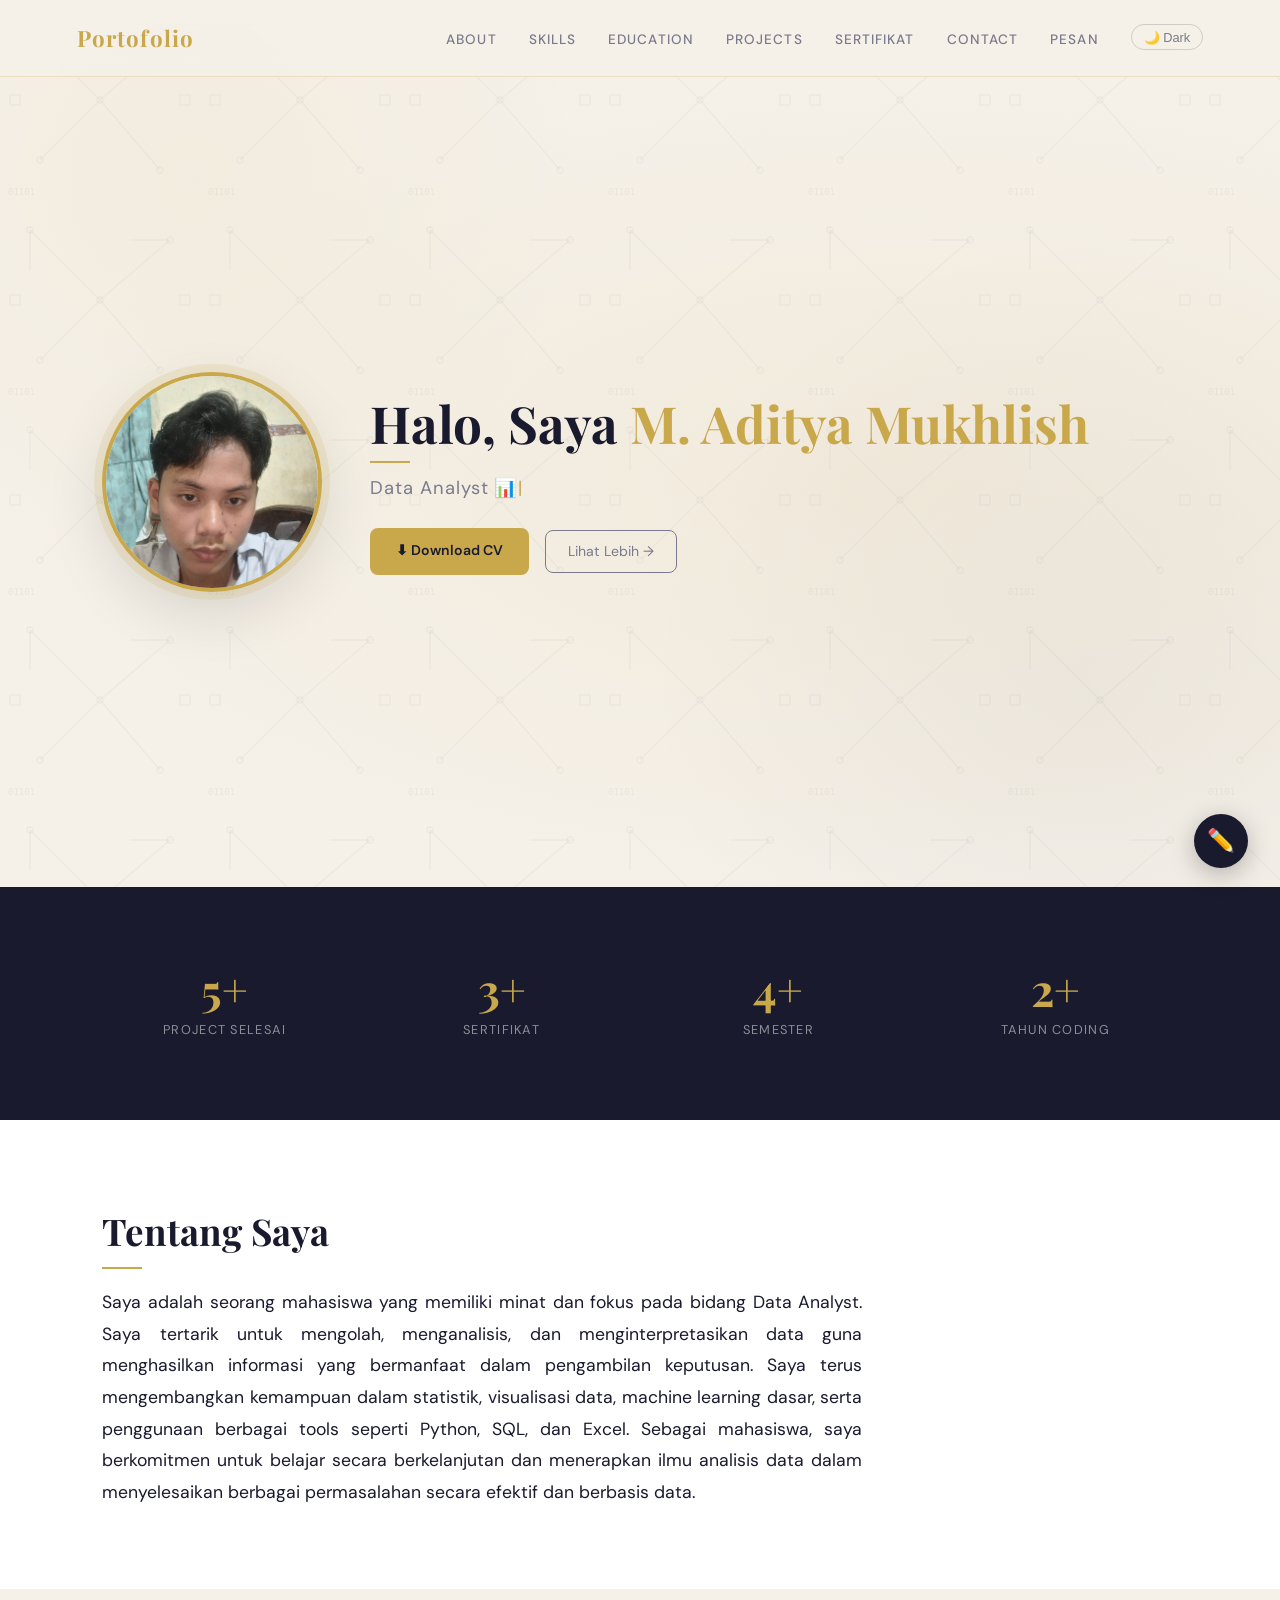
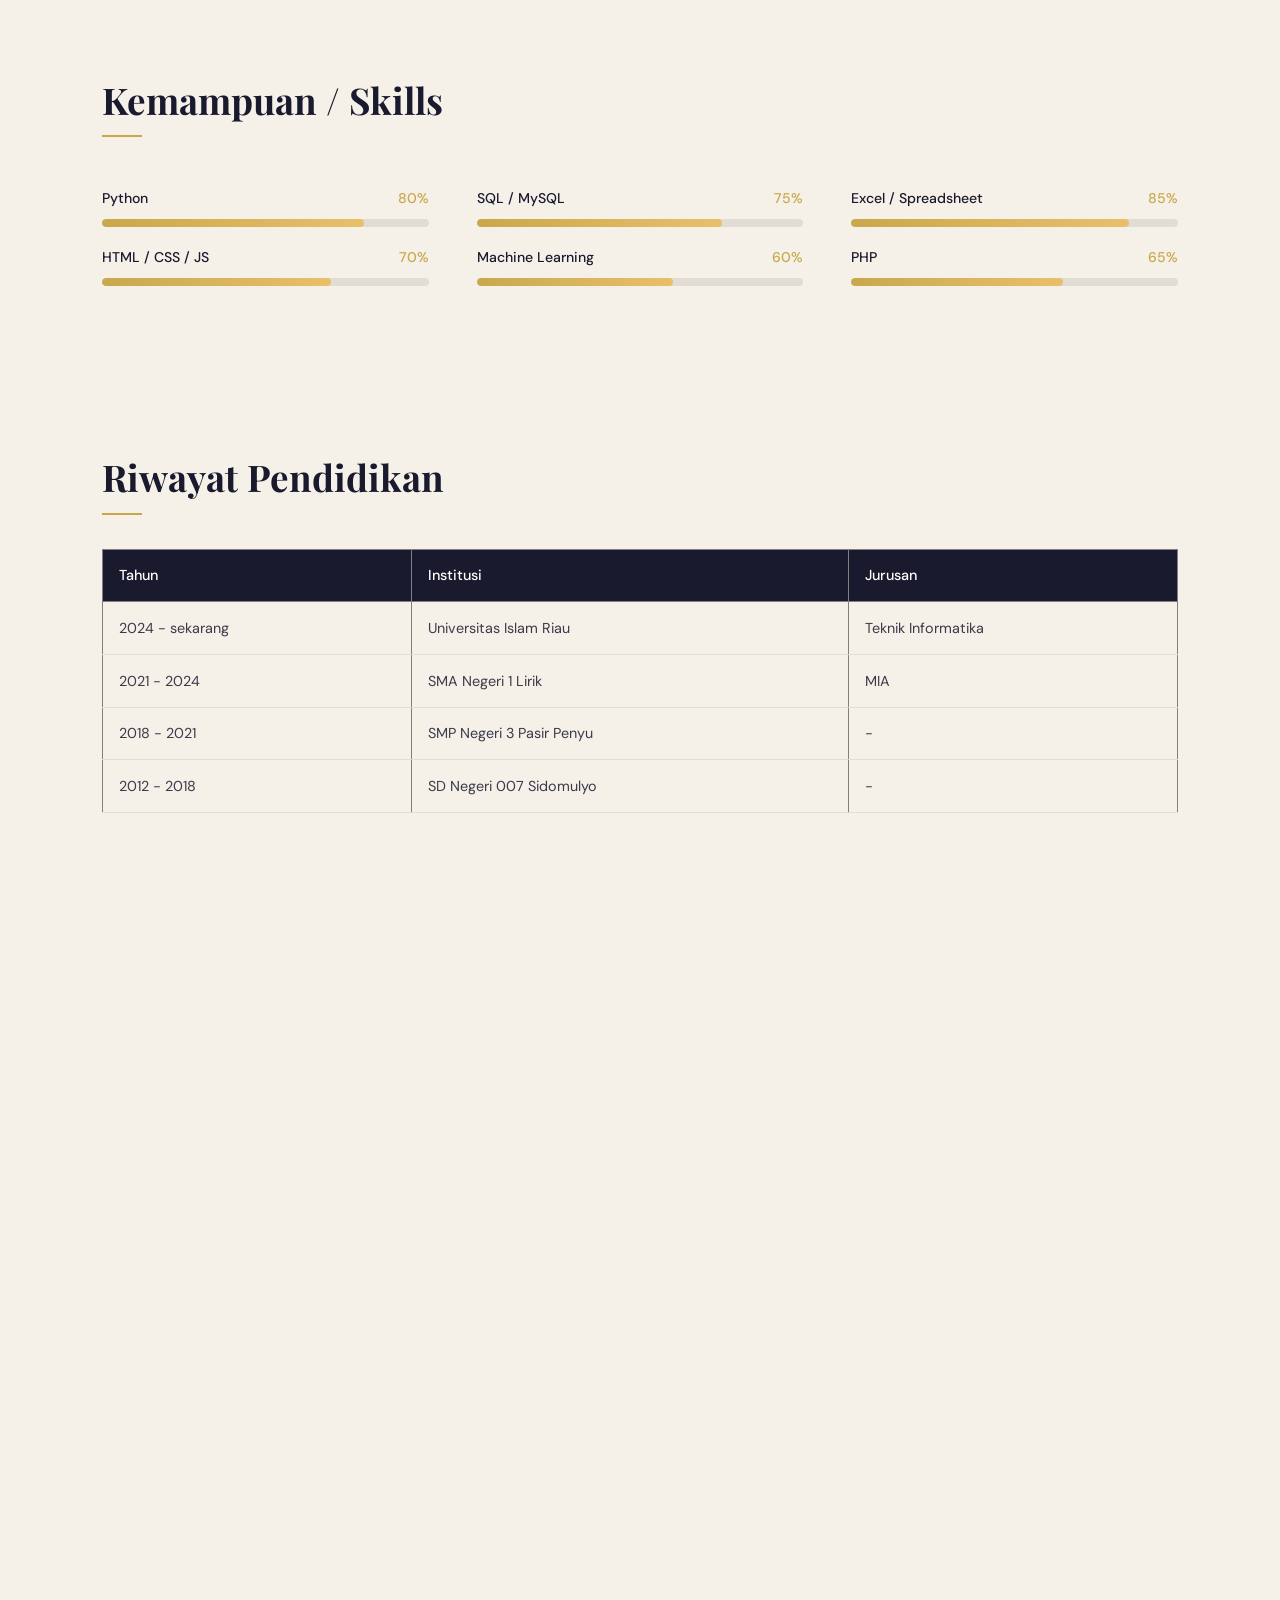
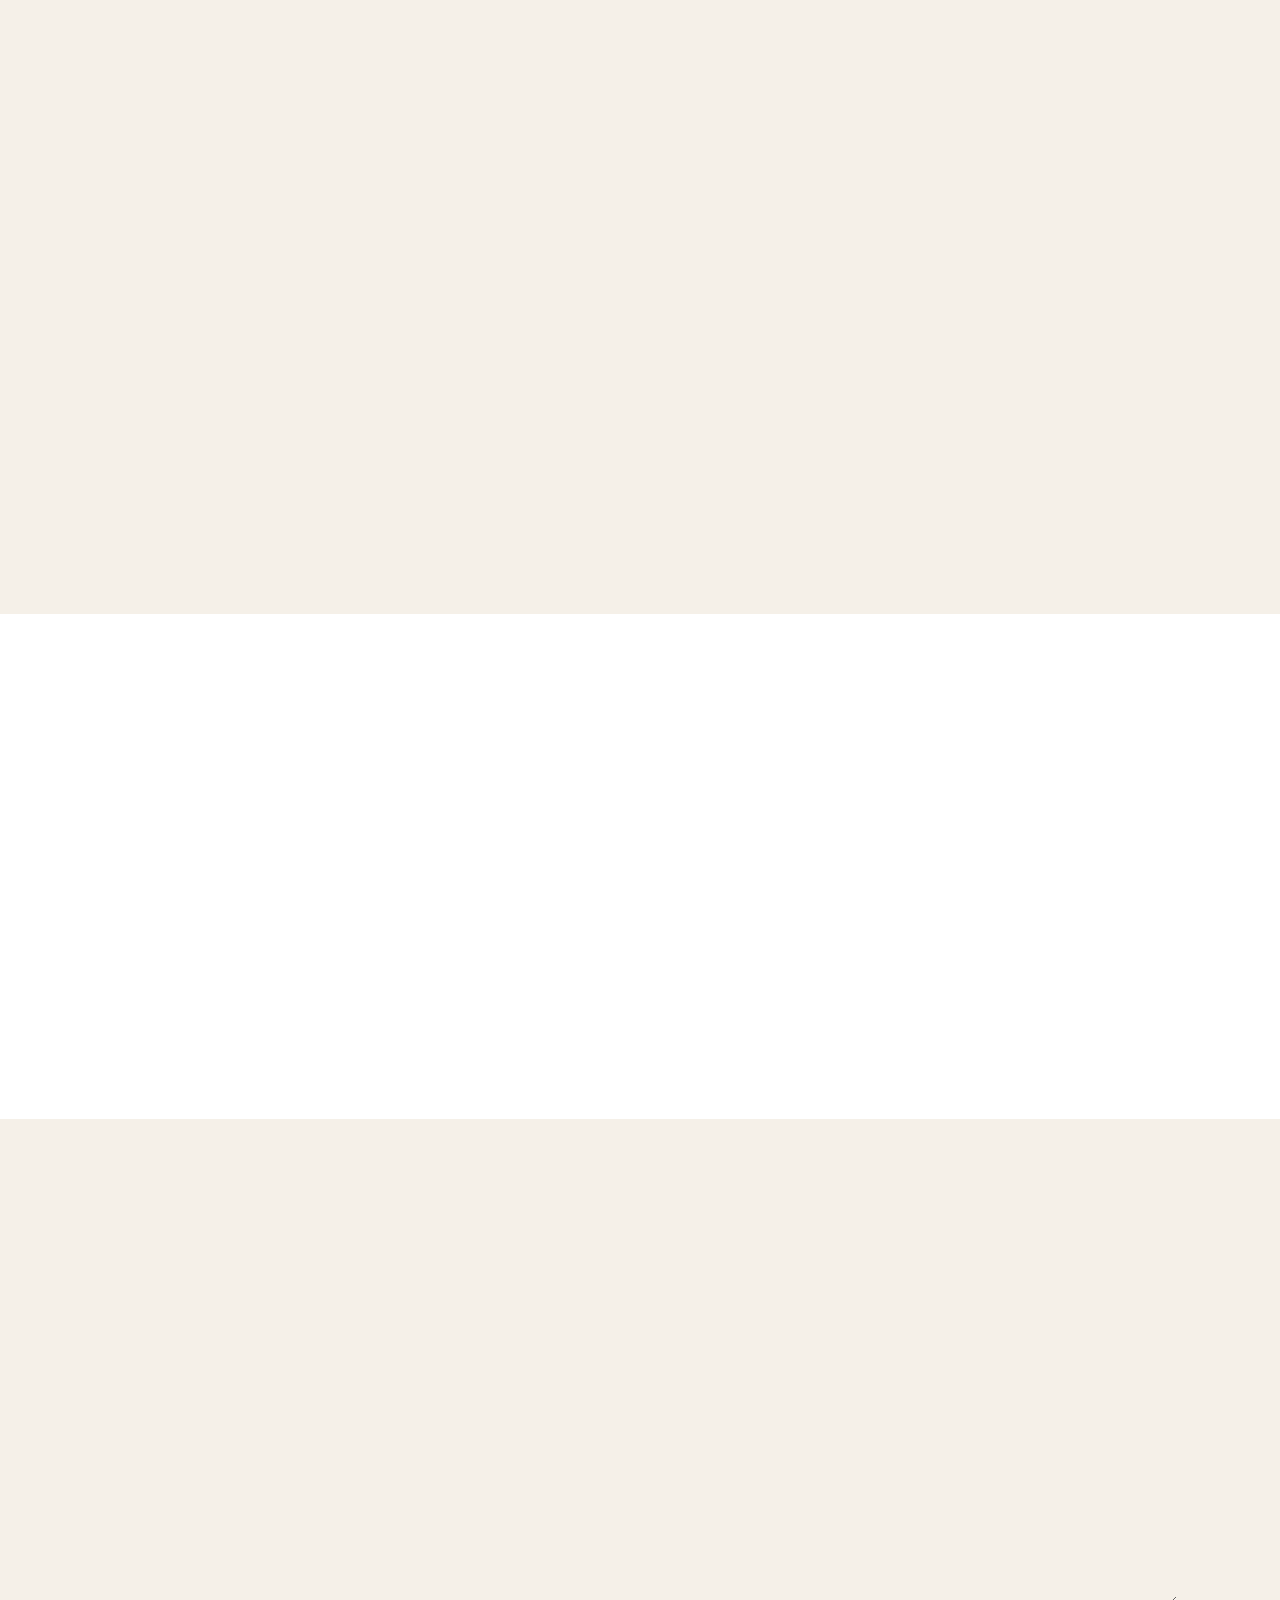
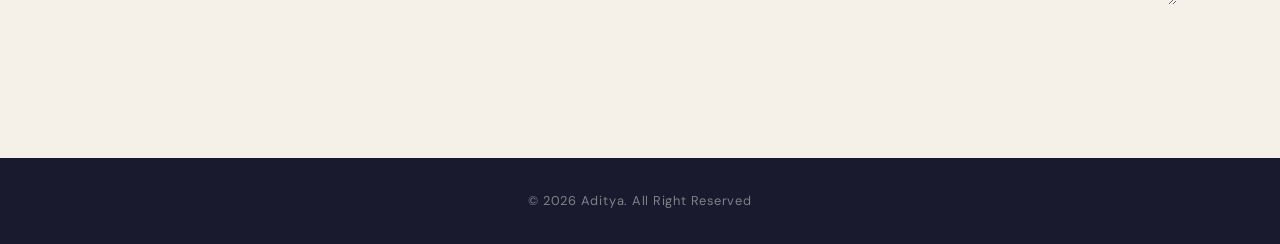
==== commit c4e65543: "Update index.html" ====
--- a/index.html
+++ b/index.html
@@ -155,7 +155,7 @@
     <main>
         <!-- HERO -->
         <section id="hero">
-            <img src="foto.jpg" onerror="this.outerHTML='<div class=\'hero-avatar-fallback\'>MA</div>'" width="200" height="200" alt="Foto Profil" data-aos="fade-right">
+            <img src="fotoo.jpeg" onerror="this.outerHTML='<div class=\'hero-avatar-fallback\'>MA</div>'" width="200" height="200" alt="Foto Profil" data-aos="fade-right">
             <div class="hero-text" data-aos="fade-left">
                 <h2>Halo, Saya <span style="color:var(--gold)">M. Aditya Mukhlish</span></h2>
                 <p id="typed-text"></p>
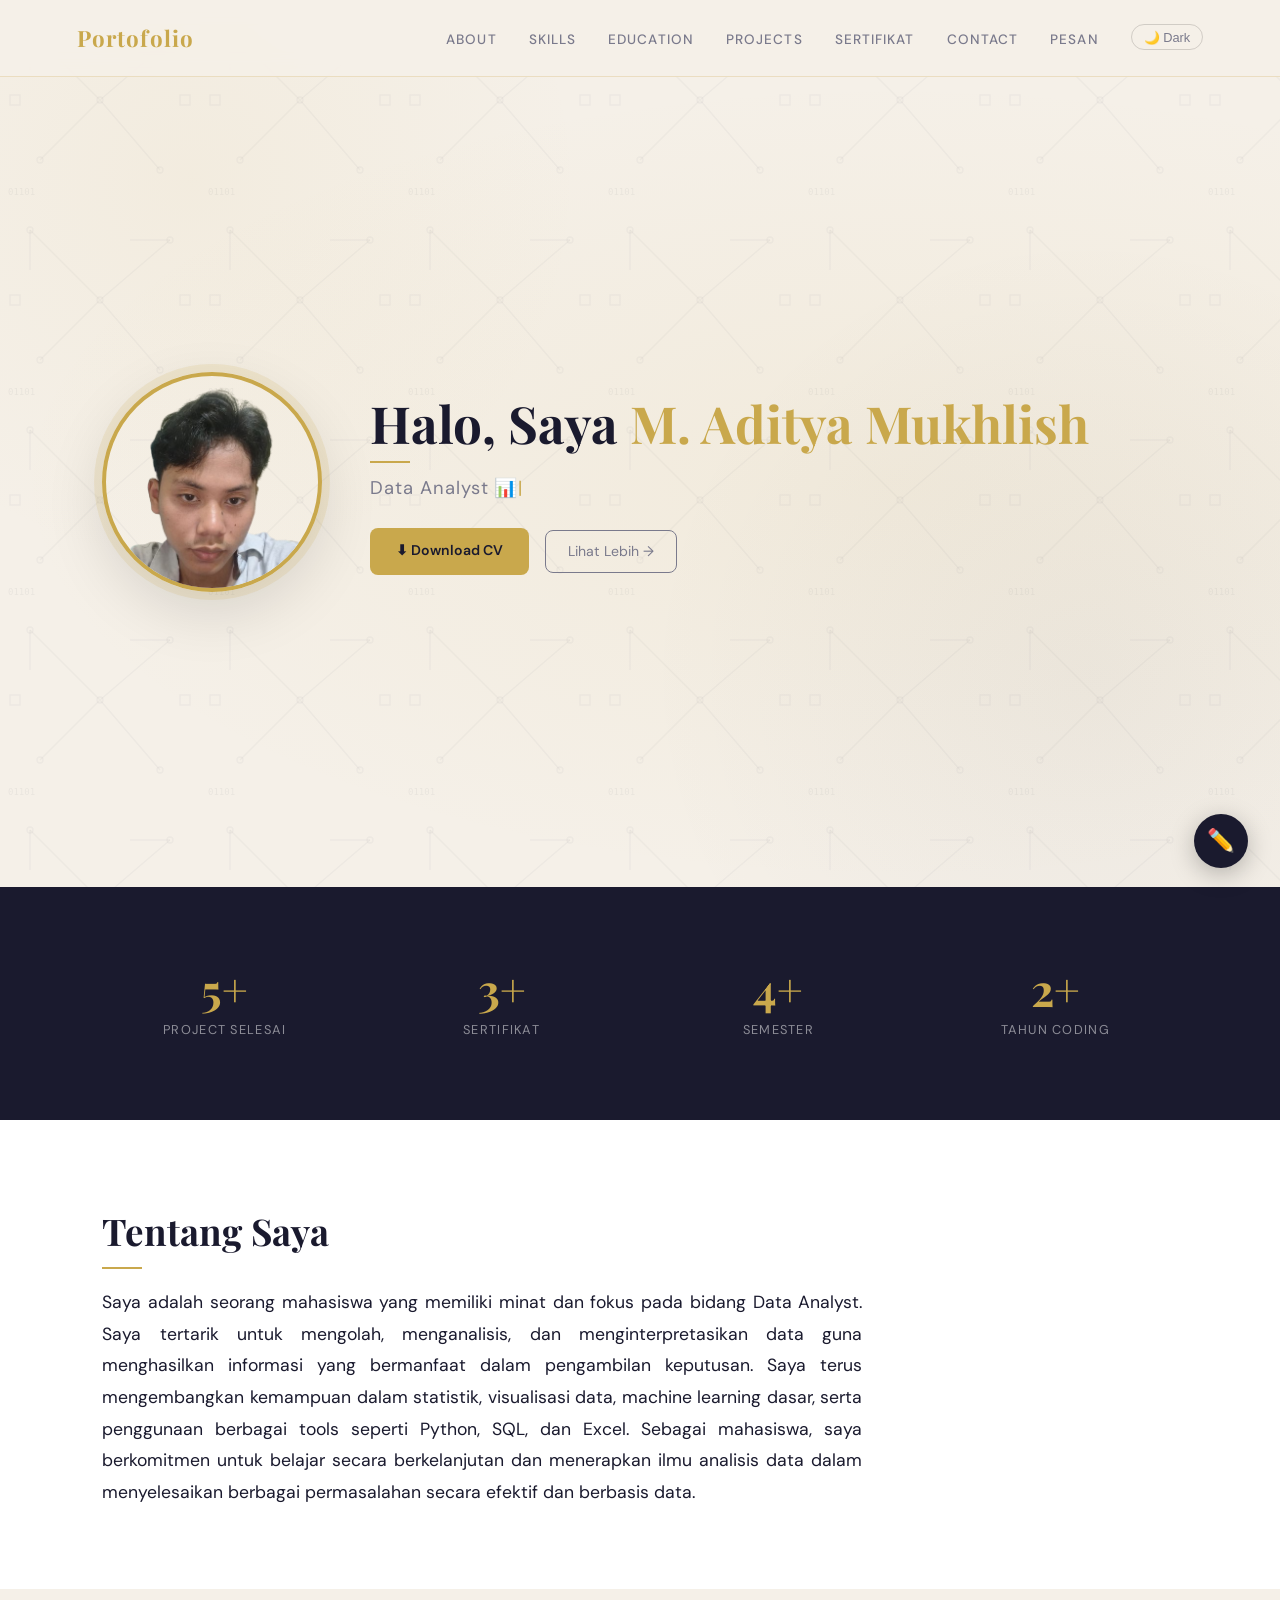
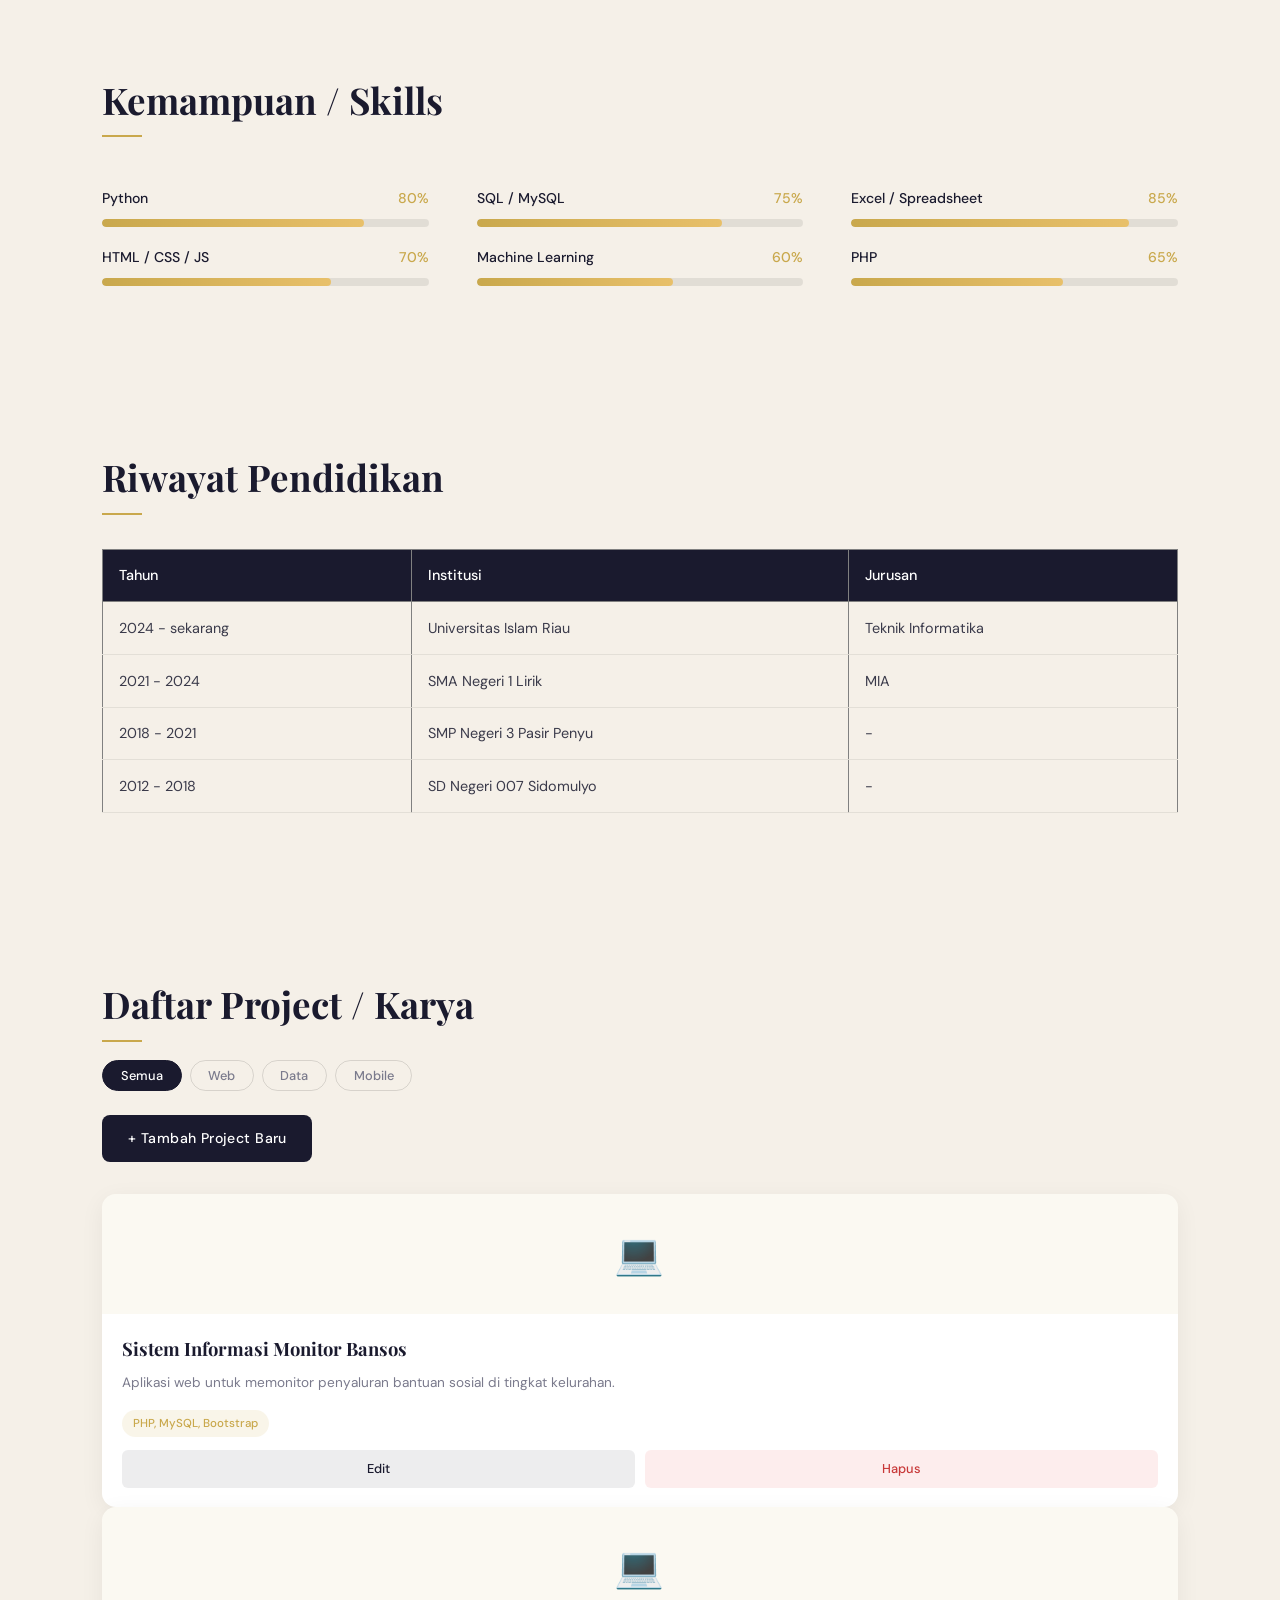
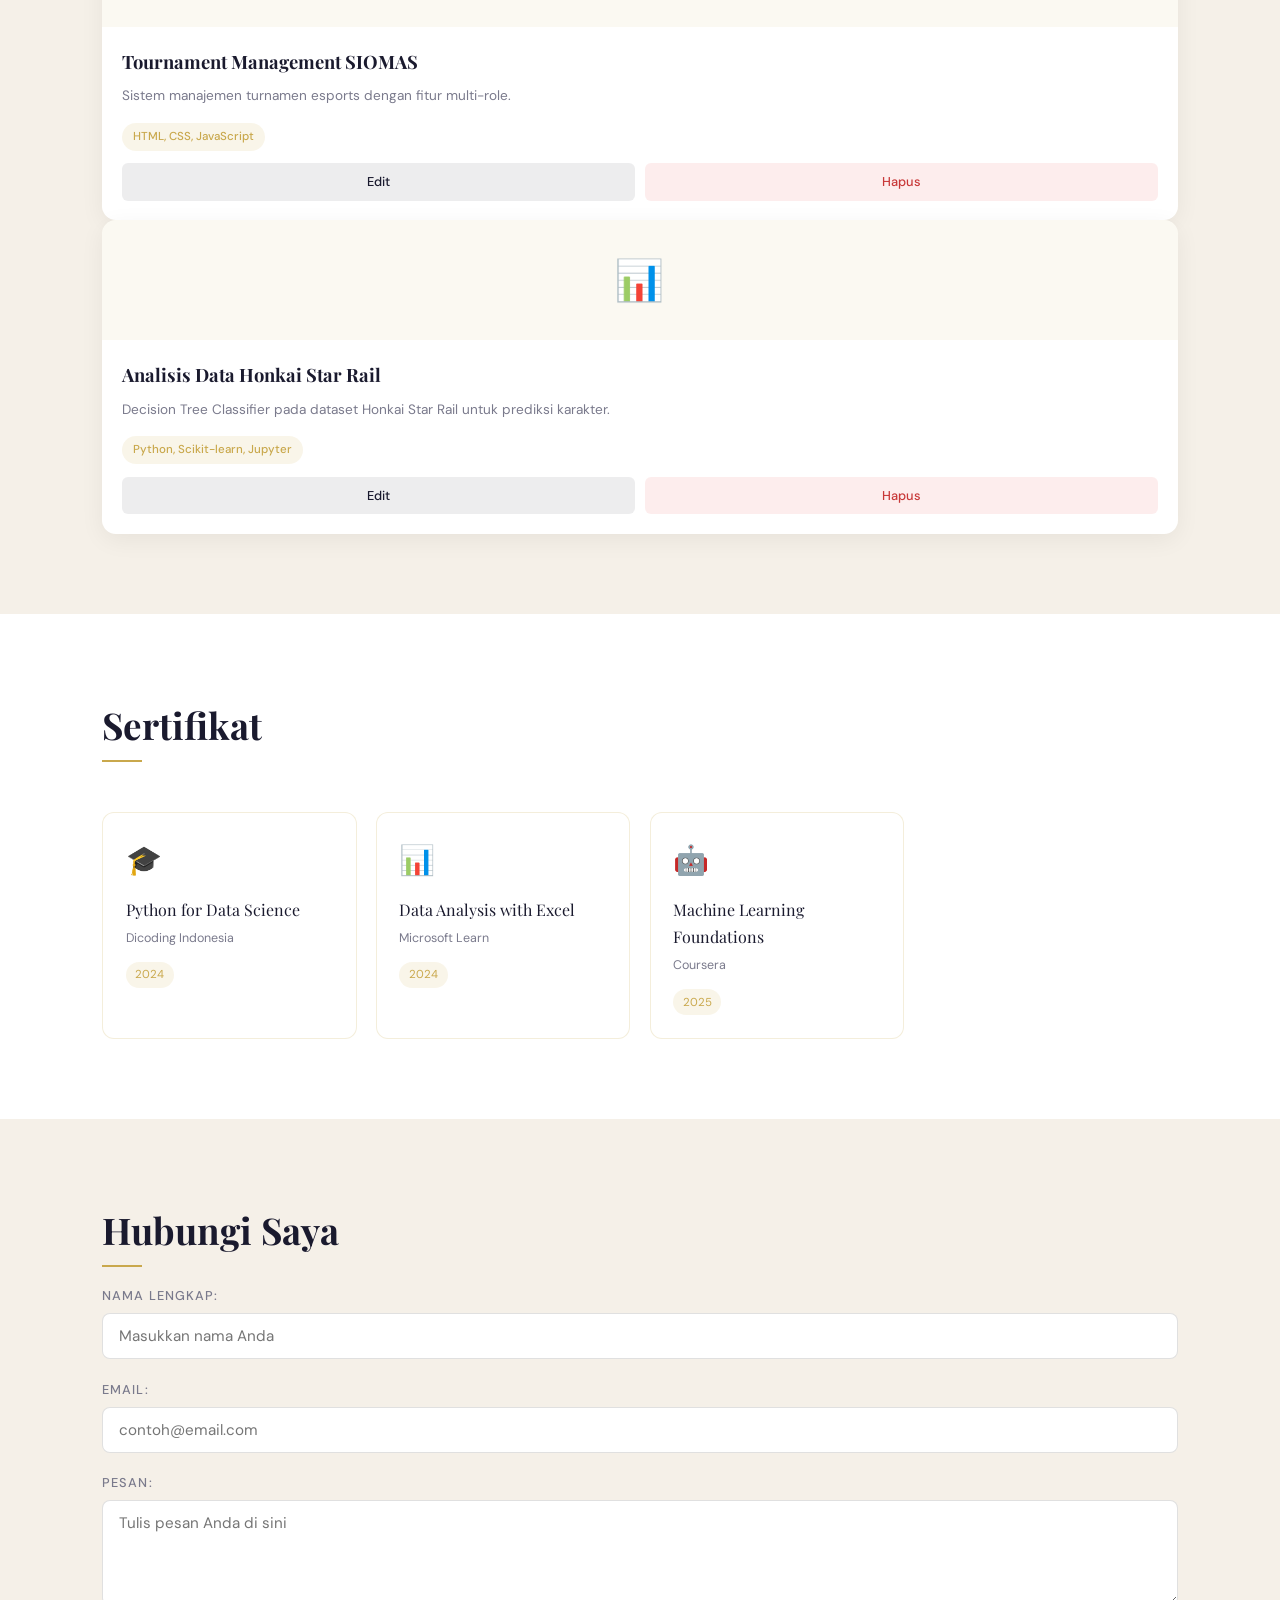
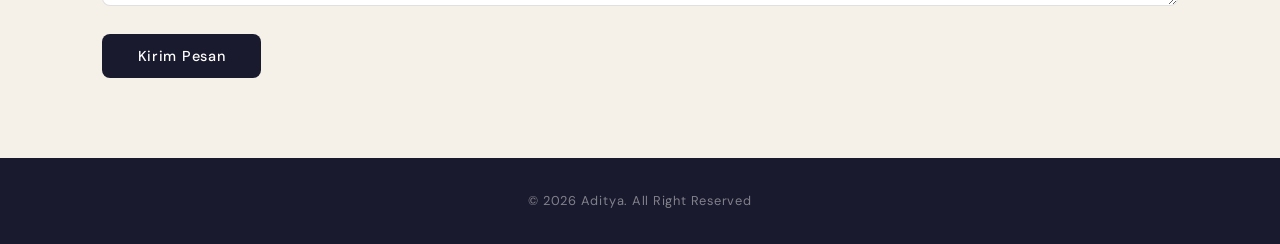
==== commit 2ba350ca: "Update index.html" ====
--- a/index.html
+++ b/index.html
@@ -155,7 +155,7 @@
     <main>
         <!-- HERO -->
         <section id="hero">
-            <img src="fotoo.jpeg" onerror="this.outerHTML='<div class=\'hero-avatar-fallback\'>MA</div>'" width="200" height="200" alt="Foto Profil" data-aos="fade-right">
+            <img src="Foto.png" onerror="this.outerHTML='<div class=\'hero-avatar-fallback\'>MA</div>'" width="200" height="200" alt="Foto Profil" data-aos="fade-right">
             <div class="hero-text" data-aos="fade-left">
                 <h2>Halo, Saya <span style="color:var(--gold)">M. Aditya Mukhlish</span></h2>
                 <p id="typed-text"></p>
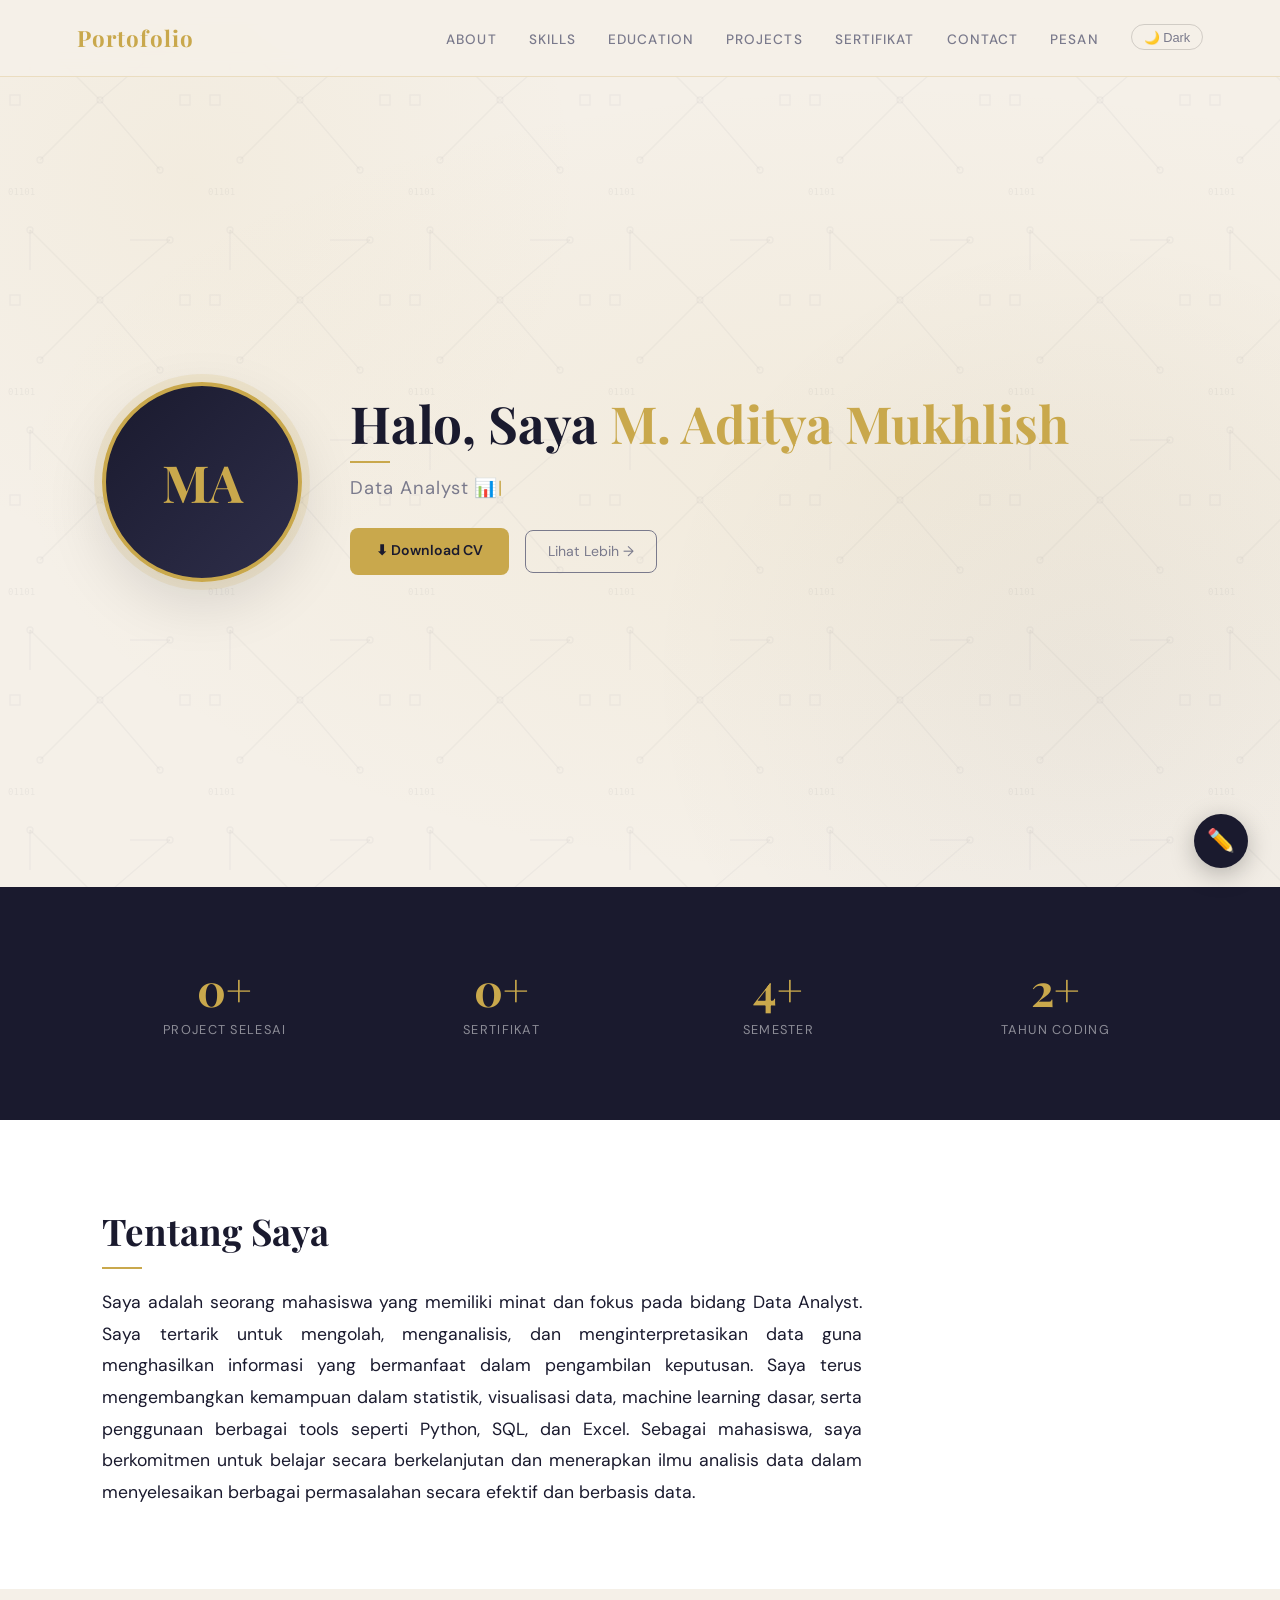
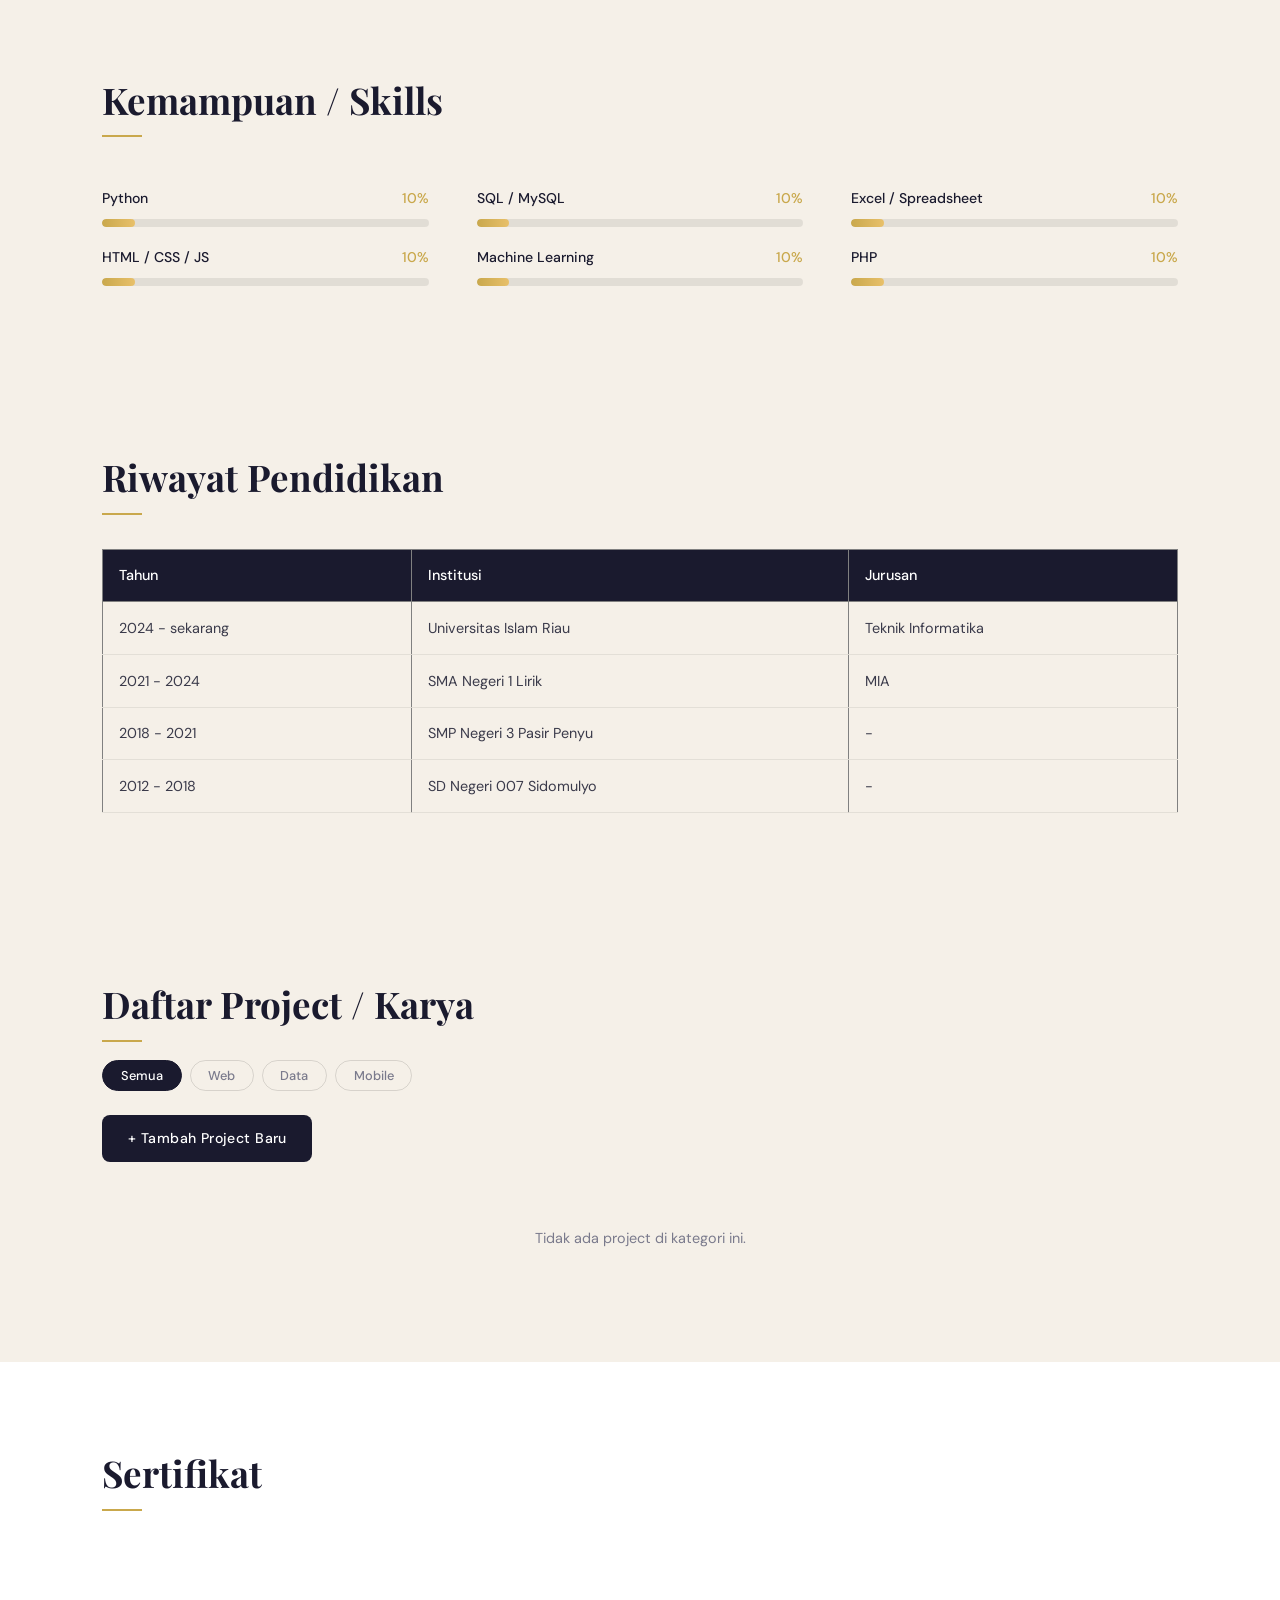
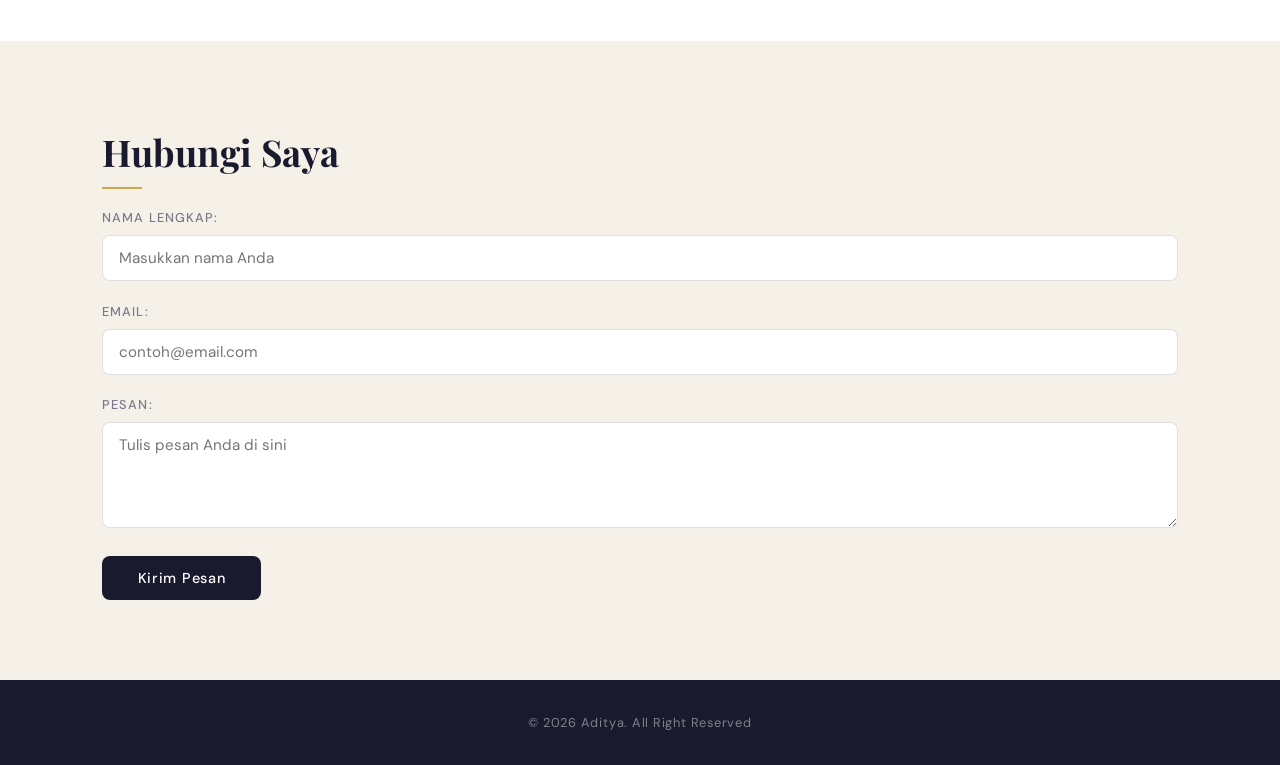
==== commit c99b4d12: "Add files via upload" ====
--- a/index.html
+++ b/index.html
@@ -155,7 +155,7 @@
     <main>
         <!-- HERO -->
         <section id="hero">
-            <img src="Foto.png" onerror="this.outerHTML='<div class=\'hero-avatar-fallback\'>MA</div>'" width="200" height="200" alt="Foto Profil" data-aos="fade-right">
+            <img src="foto.jpg" onerror="this.outerHTML='<div class=\'hero-avatar-fallback\'>MA</div>'" width="200" height="200" alt="Foto Profil" data-aos="fade-right">
             <div class="hero-text" data-aos="fade-left">
                 <h2>Halo, Saya <span style="color:var(--gold)">M. Aditya Mukhlish</span></h2>
                 <p id="typed-text"></p>
@@ -170,11 +170,11 @@
         <section id="stats">
             <div class="stats-grid">
                 <div class="stat-item" data-aos="fade-up">
-                    <div class="stat-num" data-target="5">0</div>
+                    <div class="stat-num" data-target="0">0</div>
                     <div class="stat-label">Project Selesai</div>
                 </div>
                 <div class="stat-item" data-aos="fade-up" data-aos-delay="100">
-                    <div class="stat-num" data-target="3">0</div>
+                    <div class="stat-num" data-target="0">0</div>
                     <div class="stat-label">Sertifikat</div>
                 </div>
                 <div class="stat-item" data-aos="fade-up" data-aos-delay="200">
@@ -199,28 +199,28 @@
             <h2>Kemampuan / Skills</h2>
             <div class="skill-grid">
                 <div class="skill-item">
-                    <div class="skill-meta"><span>Python</span><span class="skill-pct">80%</span></div>
-                    <div class="skill-bar-bg"><div class="skill-bar-fill" data-pct="80"></div></div>
+                    <div class="skill-meta"><span>Python</span><span class="skill-pct">10%</span></div>
+                    <div class="skill-bar-bg"><div class="skill-bar-fill" data-pct="10"></div></div>
                 </div>
                 <div class="skill-item">
-                    <div class="skill-meta"><span>SQL / MySQL</span><span class="skill-pct">75%</span></div>
-                    <div class="skill-bar-bg"><div class="skill-bar-fill" data-pct="75"></div></div>
+                    <div class="skill-meta"><span>SQL / MySQL</span><span class="skill-pct">10%</span></div>
+                    <div class="skill-bar-bg"><div class="skill-bar-fill" data-pct="10"></div></div>
                 </div>
                 <div class="skill-item">
-                    <div class="skill-meta"><span>Excel / Spreadsheet</span><span class="skill-pct">85%</span></div>
-                    <div class="skill-bar-bg"><div class="skill-bar-fill" data-pct="85"></div></div>
+                    <div class="skill-meta"><span>Excel / Spreadsheet</span><span class="skill-pct">10%</span></div>
+                    <div class="skill-bar-bg"><div class="skill-bar-fill" data-pct="10"></div></div>
                 </div>
                 <div class="skill-item">
-                    <div class="skill-meta"><span>HTML / CSS / JS</span><span class="skill-pct">70%</span></div>
-                    <div class="skill-bar-bg"><div class="skill-bar-fill" data-pct="70"></div></div>
+                    <div class="skill-meta"><span>HTML / CSS / JS</span><span class="skill-pct">10%</span></div>
+                    <div class="skill-bar-bg"><div class="skill-bar-fill" data-pct="10"></div></div>
                 </div>
                 <div class="skill-item">
-                    <div class="skill-meta"><span>Machine Learning</span><span class="skill-pct">60%</span></div>
-                    <div class="skill-bar-bg"><div class="skill-bar-fill" data-pct="60"></div></div>
+                    <div class="skill-meta"><span>Machine Learning</span><span class="skill-pct">10%</span></div>
+                    <div class="skill-bar-bg"><div class="skill-bar-fill" data-pct="10"></div></div>
                 </div>
                 <div class="skill-item">
-                    <div class="skill-meta"><span>PHP</span><span class="skill-pct">65%</span></div>
-                    <div class="skill-bar-bg"><div class="skill-bar-fill" data-pct="65"></div></div>
+                    <div class="skill-meta"><span>PHP</span><span class="skill-pct">10%</span></div>
+                    <div class="skill-bar-bg"><div class="skill-bar-fill" data-pct="10"></div></div>
                 </div>
             </div>
         </section>
@@ -257,26 +257,7 @@
         <!-- SERTIFIKAT -->
         <section id="certificates" data-aos="fade-up">
             <h2>Sertifikat</h2>
-            <div class="cert-grid">
-                <div class="cert-card" data-aos="fade-up">
-                    <div class="cert-icon">🎓</div>
-                    <div class="cert-title">Python for Data Science</div>
-                    <div class="cert-issuer">Dicoding Indonesia</div>
-                    <span class="cert-year">2024</span>
-                </div>
-                <div class="cert-card" data-aos="fade-up" data-aos-delay="100">
-                    <div class="cert-icon">📊</div>
-                    <div class="cert-title">Data Analysis with Excel</div>
-                    <div class="cert-issuer">Microsoft Learn</div>
-                    <span class="cert-year">2024</span>
-                </div>
-                <div class="cert-card" data-aos="fade-up" data-aos-delay="200">
-                    <div class="cert-icon">🤖</div>
-                    <div class="cert-title">Machine Learning Foundations</div>
-                    <div class="cert-issuer">Coursera</div>
-                    <span class="cert-year">2025</span>
-                </div>
-            </div>
+            <div class="cert-grid"></div>
         </section>
 
         <!-- CONTACT -->
@@ -434,11 +415,7 @@
     const MSG_KEY  = 'porto_messages';
     function getProjects() {
         const raw = localStorage.getItem(PROJ_KEY);
-        return raw ? JSON.parse(raw) : [
-            { id: 1, judul: 'Sistem Informasi Monitor Bansos', deskripsi: 'Aplikasi web untuk memonitor penyaluran bantuan sosial di tingkat kelurahan.', teknologi: 'PHP, MySQL, Bootstrap', cat: 'web', link: '' },
-            { id: 2, judul: 'Tournament Management SIOMAS', deskripsi: 'Sistem manajemen turnamen esports dengan fitur multi-role.', teknologi: 'HTML, CSS, JavaScript', cat: 'web', link: '' },
-            { id: 3, judul: 'Analisis Data Honkai Star Rail', deskripsi: 'Decision Tree Classifier pada dataset Honkai Star Rail untuk prediksi karakter.', teknologi: 'Python, Scikit-learn, Jupyter', cat: 'data', link: '' }
-        ];
+        return raw ? JSON.parse(raw) : [];
     }
     function saveProjects(d) { localStorage.setItem(PROJ_KEY, JSON.stringify(d)); }
 
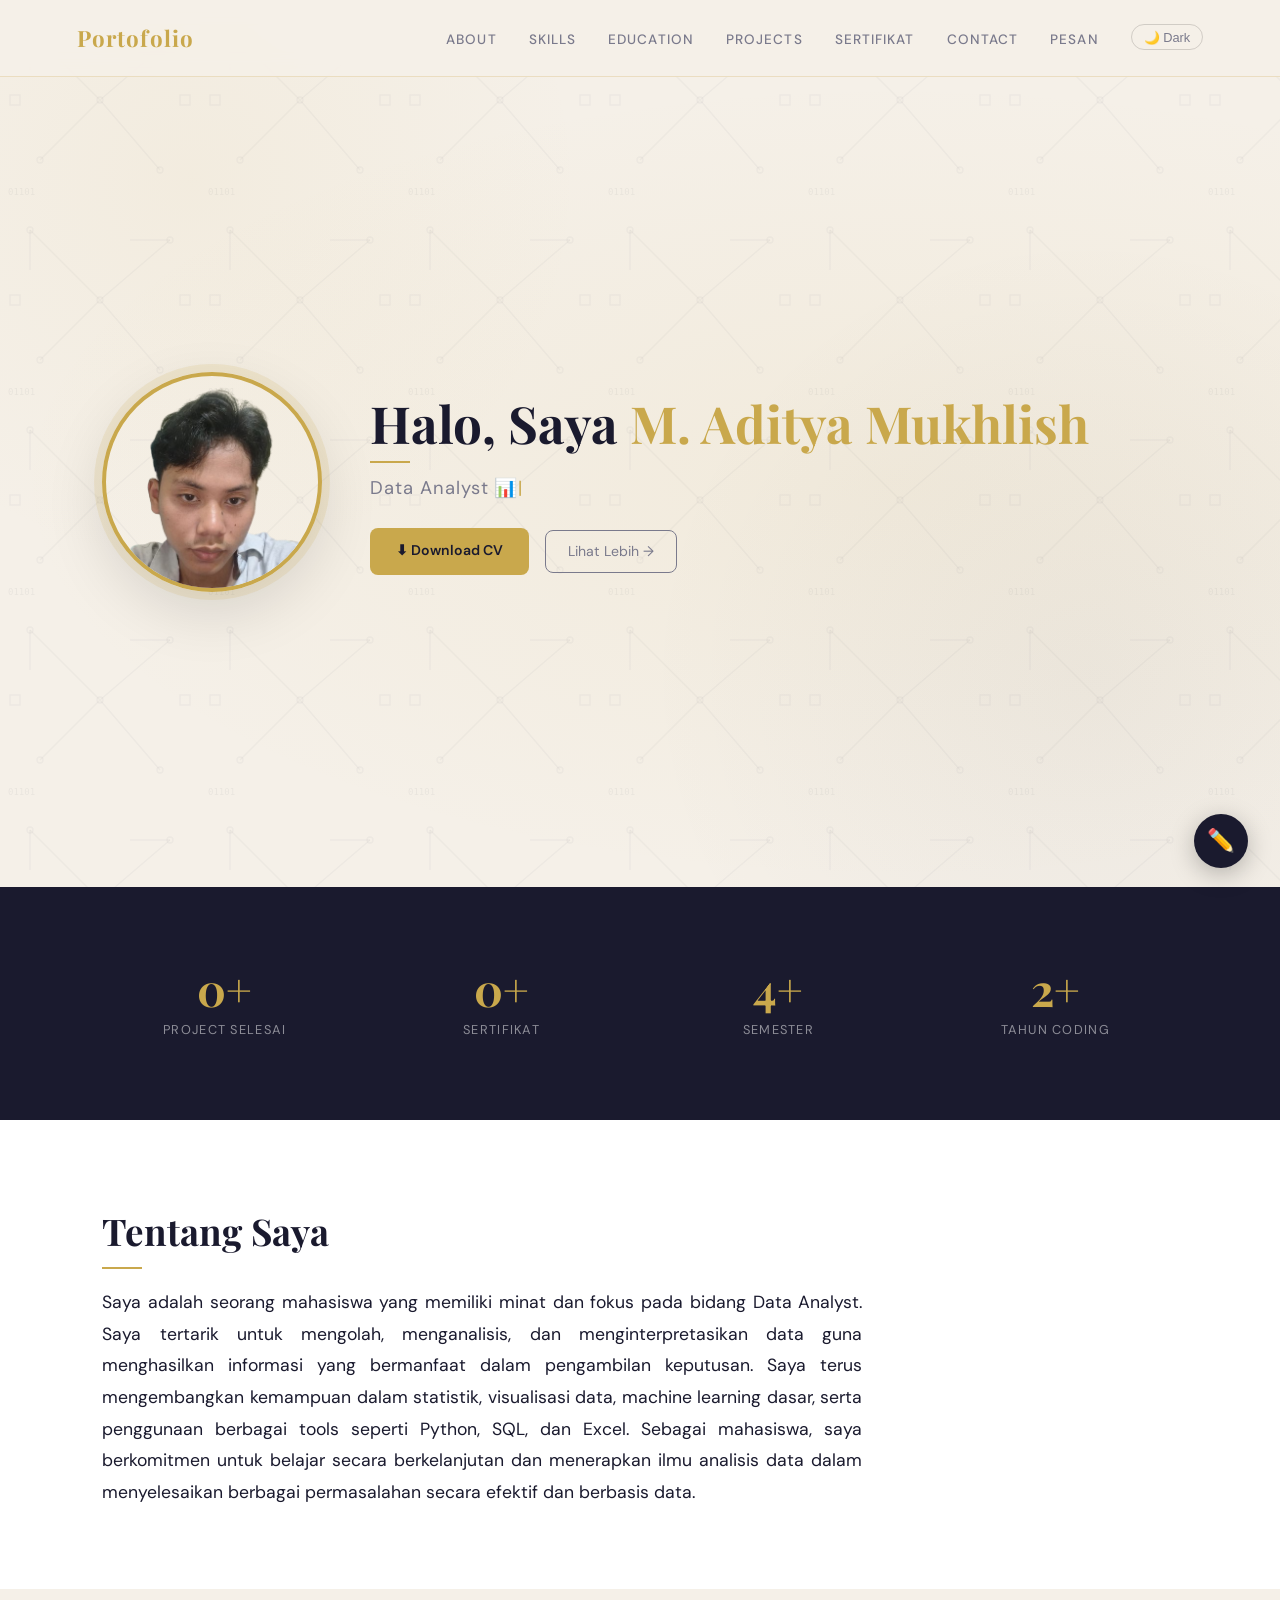
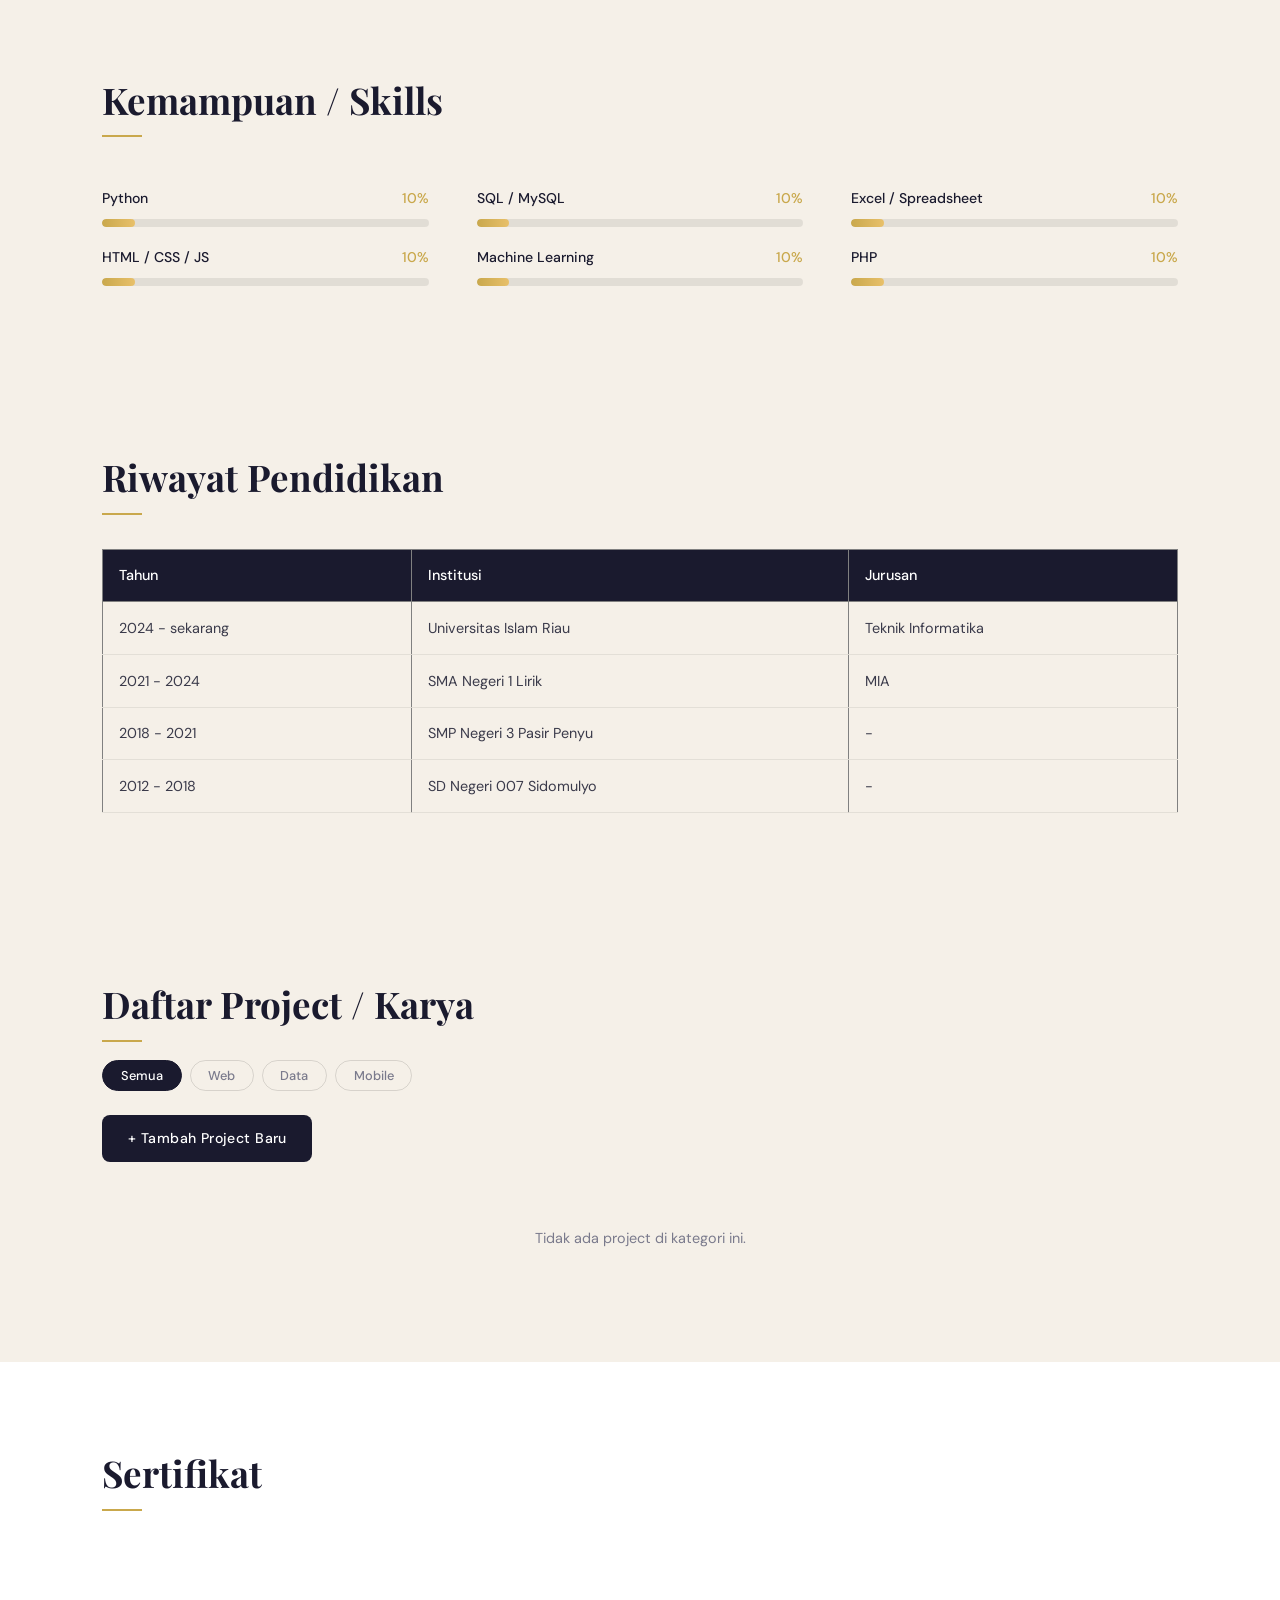
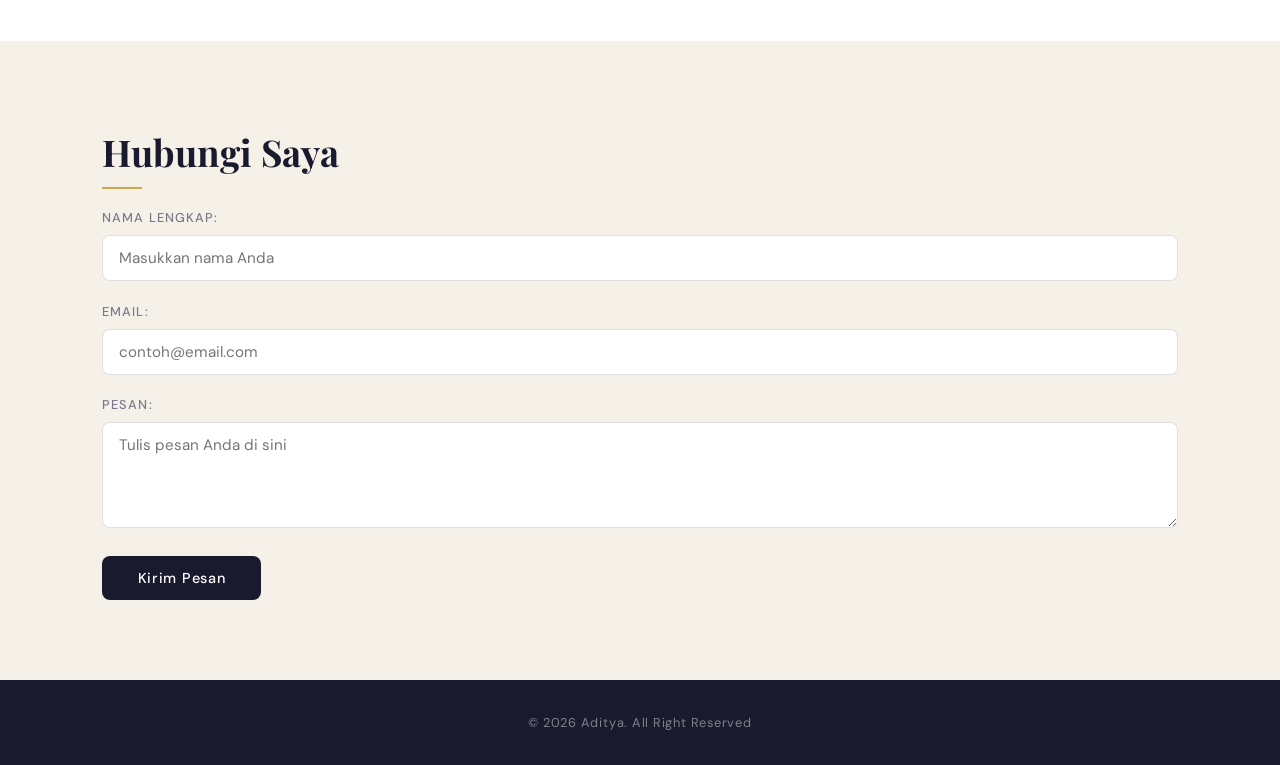
==== commit 6e213b06: "Update index.html" ====
--- a/index.html
+++ b/index.html
@@ -155,7 +155,7 @@
     <main>
         <!-- HERO -->
         <section id="hero">
-            <img src="foto.jpg" onerror="this.outerHTML='<div class=\'hero-avatar-fallback\'>MA</div>'" width="200" height="200" alt="Foto Profil" data-aos="fade-right">
+            <img src="Foto.png" onerror="this.outerHTML='<div class=\'hero-avatar-fallback\'>MA</div>'" width="200" height="200" alt="Foto Profil" data-aos="fade-right">
             <div class="hero-text" data-aos="fade-left">
                 <h2>Halo, Saya <span style="color:var(--gold)">M. Aditya Mukhlish</span></h2>
                 <p id="typed-text"></p>
